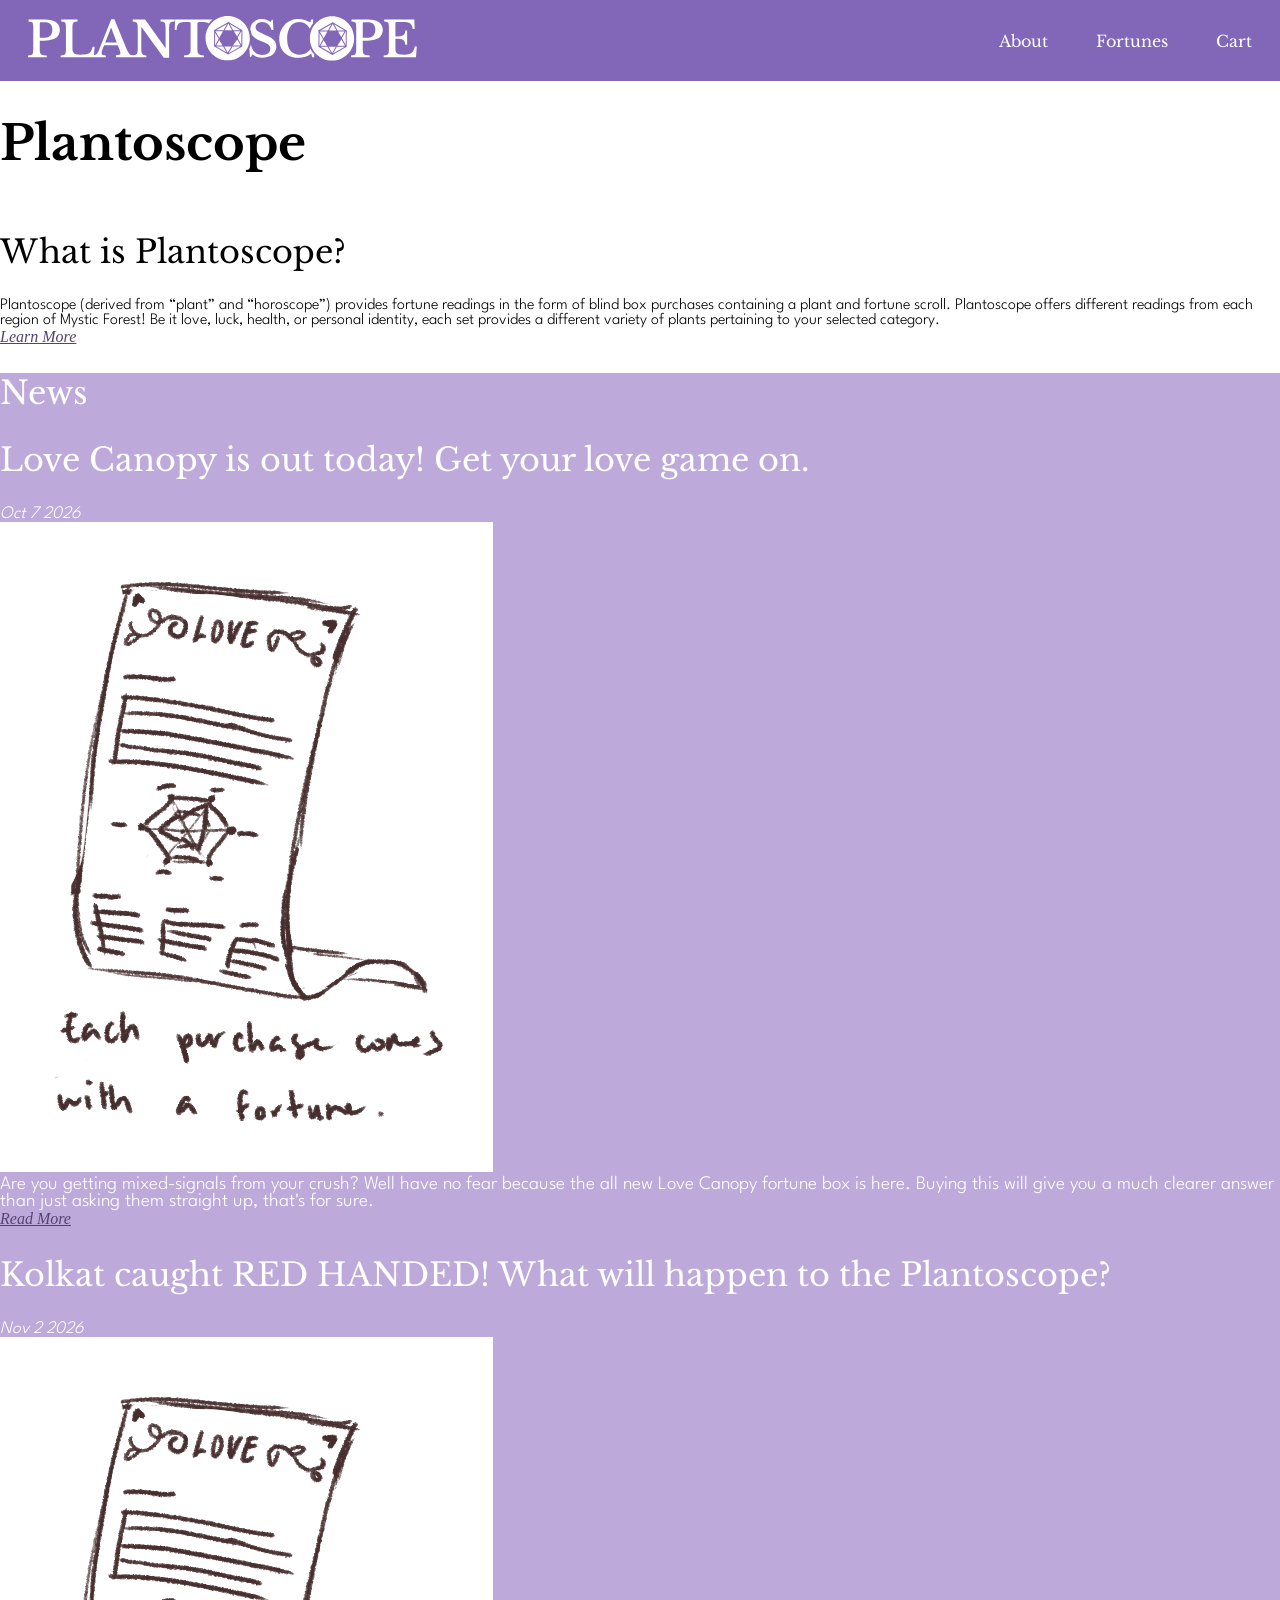
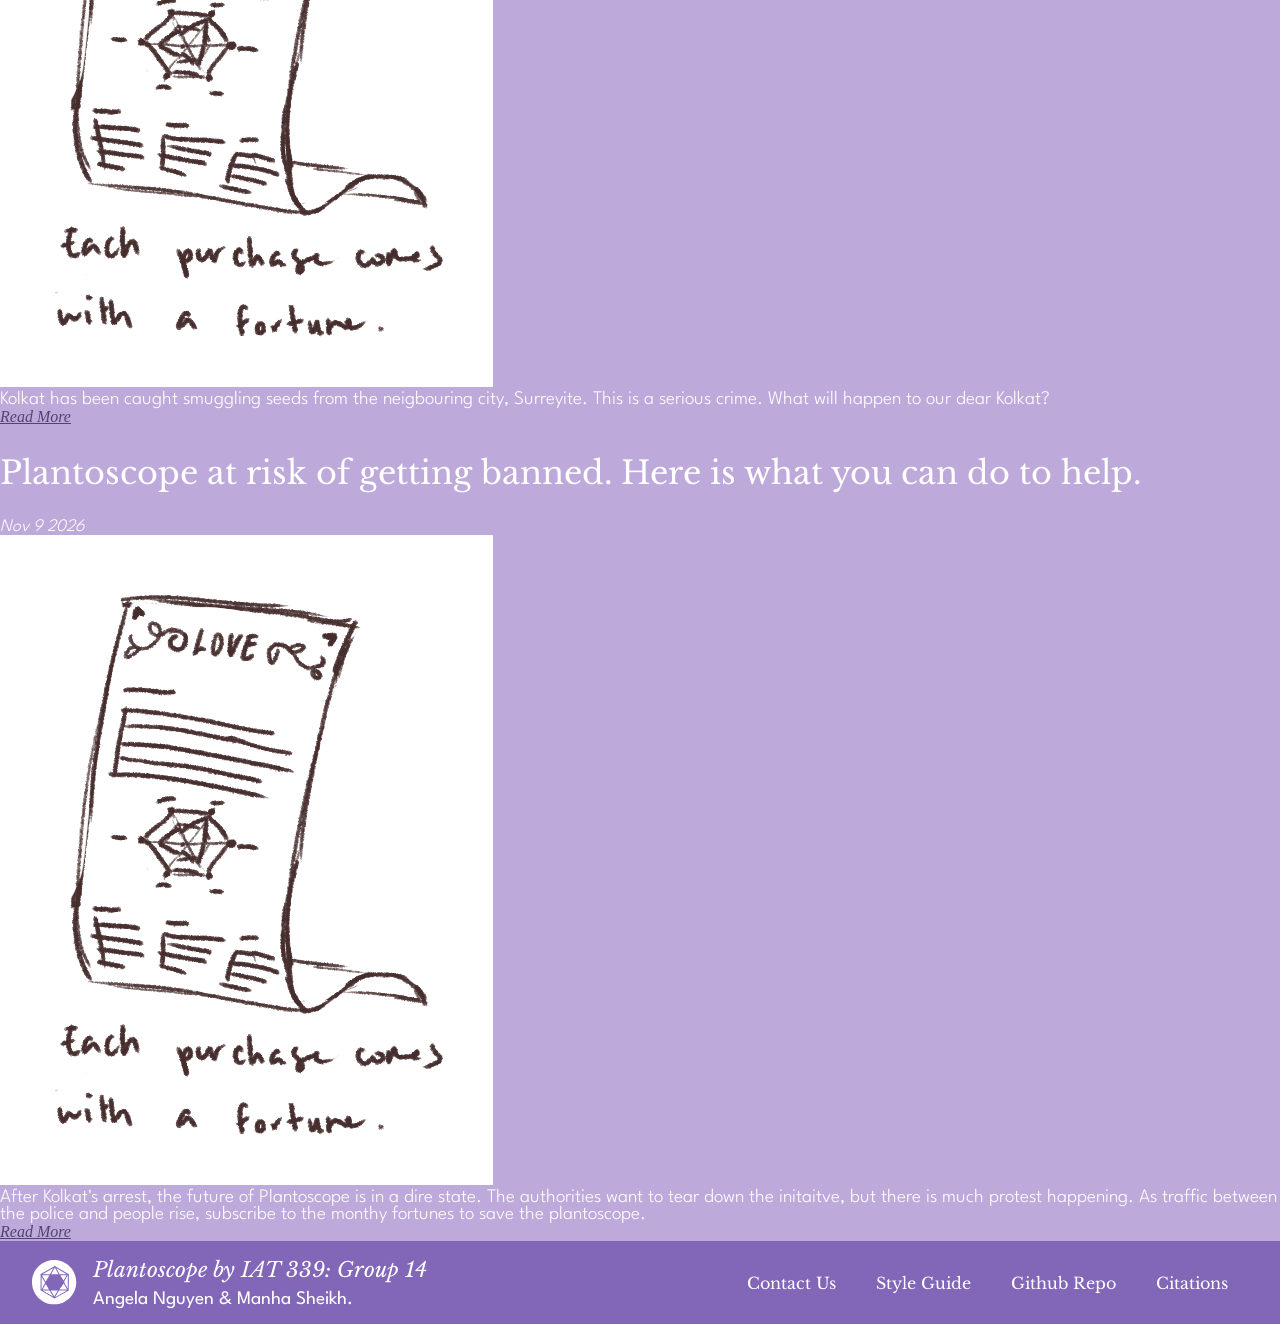
==== index.html @ 6ec04fd6 "wip: cleaned up css, need to link it all back to html files" ====
<!doctype html>
<html lang="en">
  <head>
    <meta charset="utf-8">
    <title>✿ [Home] Plantoscope</title>

    <!-- 
      TODO: https://www.w3schools.com/howto/howto_html_favicon.asp 
      add a little favicon to all pages, so that it shows up on the tab
      for now, we're just using an emoji
    -->

    <link href="css/main.css" rel="stylesheet">
    <link href="css/page.css" rel="stylesheet">
    <meta name="viewport" content="width=device-width, initial-scale=1">
  </head>

  <body class="remove-pad-marg">
    <nav>
      <a class="button-nav" href="index.html">
        <img class="nav-logo" src="img/logo.svg" alt="Plantoscope Logo">
      </a>
      <div>
        <a class="button-nav" href="about.html">About</a>
        <a class="button-nav" href="product_listing.html">Fortunes</a>
        <a class="button-nav" href="cart.html">Cart</a>
      </div>
    </nav>

    <div class="hero">
      <h1 class="hero-heading">Plantoscope</h1>
    </div>

    <div class="home-box">
      <div class="section">
        <div class="content-info">
          <h2>What is Plantoscope?</h2>
          <p class="definition">
            Plantoscope (derived from “plant” and “horoscope”) provides fortune
            readings in the form of blind box purchases containing a plant and
            fortune scroll. Plantoscope offers different readings from each
            region of Mystic Forest! Be it love, luck, health, or personal
            identity, each set provides a different variety of plants pertaining
            to your selected category.
          </p>

          <a class="intext-link" href="about.html">Learn More</a>
        </div>
      </div>

      <!-- <div class="section light-purple">
        <div class="content-info">
          <h2>Fortunes</h2>
          <div></div>
        </div>
      </div> -->

      <!-- news stuff -->
      <div class="section pinkish-purple">
        <div class="content-info">
          <h2 class="underline">News</h2>
          <div class="news-grid">
            <!-- news 1 -->
            <div class="news">
              <div class="news-details">
                <h2 class="news-title">
                  Love Canopy is out today! Get your love game on.
                </h2>
                <p class="caption">Oct 7 2026</p>
              </div>
              <img
                class="news-img"
                src="img/love-canopy-fortune.png"
                alt="fortune image"
              >

              <div>
                <p>
                  Are you getting mixed-signals from your crush? Well have no
                  fear because the all new Love Canopy fortune box is here.
                  Buying this will give you a much clearer answer than just
                  asking them straight up, that's for sure.
                </p>
                <a href="#" class="intext-link">Read More</a>
              </div>
            </div>
            <!-- new 2 -->
            <div class="news">
              <div class="news-details">
                <h2 class="news-title">
                  Kolkat caught RED HANDED! What will happen to the Plantoscope?
                </h2>
                <p class="caption">Nov 2 2026</p>
              </div>
              <img
                class="news-img"
                src="img/love-canopy-fortune.png"
                alt="fortune image"
              >

              <div>
                <p>
                  Kolkat has been caught smuggling seeds from the neigbouring
                  city, Surreyite. This is a serious crime. What will happen to
                  our dear Kolkat?
                </p>
                <a href="#" class="intext-link">Read More</a>
              </div>
            </div>

            <!-- new 3 -->
            <div class="news">
              <div class="news-details">
                <h2 class="news-title">
                  Plantoscope at risk of getting banned. Here is what you can do
                  to help.
                </h2>
                <p class="caption">Nov 9 2026</p>
              </div>
              <img
                class="news-img"
                src="img/love-canopy-fortune.png"
                alt="fortune image"
              >

              <div>
                <p>
                  After Kolkat's arrest, the future of Plantoscope is in a dire
                  state. The authorities want to tear down the initaitve, but
                  there is much protest happening. As traffic between the police
                  and people rise, subscribe to the monthy fortunes to save the
                  plantoscope.
                </p>
                <a href="#" class="intext-link">Read More</a>
              </div>
            </div>
          </div>
        </div>
      </div>
    </div>
    <footer>
      <!-- left side of footer that stacks on top -->
      <div class="footer">
        <div class="footer-left">
          <img alt="Plantoscope Small logo" src="img/small-logo.svg">
          <div class="footer-text">
            <h4>Plantoscope by IAT 339: Group 14</h4>
            <h5>Angela Nguyen & Manha Sheikh.</h5>
          </div>
        </div>
        <!-- right side of footer, button to the style guide. -->
        <div class="footer-buttons">
          <div class="footer-button-rows">
            <a class="button-nav" href="contact-us.html"> Contact Us</a>
            <a class="button-nav" href="style-guide.html"> Style Guide</a>
          </div>
          <div class="footer-button-rows">
            <a
              class="button-nav"
              href="https://github.com/angela-t-n/iat339-kolkats"
            >
              Github Repo</a
            >

            <a class="button-nav" href="style-guide.html#citations">
              Citations</a
            >
          </div>
        </div>
      </div>
    </footer>
  </body>
</html>
---- css/main.css ----
@import url("./colours.css");
@import url("./fonts.css");
@import url("./nav-and-footer.css");

/* Global setting to border-box*/
/* 
* padding and border are included in the calculation of the
* width and height: https://www.w3schools.com/css/css3_box-sizing.asp 
*/
*,
*::before,
*::after {
  box-sizing: border-box;
}

body {
  /* Default page font */
  font-family: "League_Spartan", sans-serif;
  font-style: normal;
  font-weight: 300;
}

code {
  background-color: #eee;
  padding: 0.5rem;
  display: block;
}

summary {
  color: var(--dark-green);
}

/* mainly used in the style guide */
.element {
  padding-bottom: 2rem;
  border-top-width: 0.15rem;
  border-top-style: solid;
  border-top-color: black;
}

/*
  HEADINGS & TEXT RELATED ITEMS =====================
*/
/* MARK: Headers */
/*#region*/
h1 {
  /* LB bold */
  display: inline-block;
  font-family: "Libre_Baskerville";
  font-weight: bold;
  font-style: normal;
  font-size: 3rem;
}

h2 {
  /* LB regular */
  font-family: "Libre_Baskerville";
  font-weight: normal;
  font-style: normal;
  font-size: 2rem;
}

h3 {
  /* LB italic */
  font-family: "Libre_Baskerville";
  font-weight: normal;
  font-style: italic;
  font-size: 1.2rem;
}

h4 {
  /* LB italic */
  font-family: "Libre_Baskerville";
  font-weight: normal;
  font-style: italic;
  font-size: 1.3rem;
}

h5,
summary {
  font-family: "League_Spartan";
  font-weight: normal;
  font-style: normal;
  font-size: 1.2rem;
}
/*#endregion*/

/* MARK: Text */
/*#region*/
p,
label {
  font-family: "League_Spartan";
  font-weight: 300;
  font-style: normal;
  font-size: 1.2rem;
}

.caption {
  font-family: "League_Spartan";
  font-weight: 300;
  font-style: italic;
  font-size: 1.1rem;
}

.definition {
  font-size: 2rem;
}
/*#endregion*/

/* MARK: Intext Links */
/*#region*/
.intext-link {
  font-family: "Libre Baskerville";
  font-style: italic;
  color: var(--dark-purple);
  transition: 0.3s;
}

.intext-link:hover,
.intext-link:focus {
  color: var(--medium-purple);
  text-decoration: underline dashed;
}

.intext-link:active {
  color: var(--dark-green);
  transition: 0.2s;
}
/*#endregion*/

/*
  MARK: Ordered List
  reference: https://catalin.red/css3-ordered-list-styles/
*/
/*#region*/
.num-list-green::marker {
  font-family: "Libre_Baskerville", serif;
  font-style: normal;
  color: var(--dark-green);
}

.num-list-purple::marker {
  font-family: "Libre_Baskerville", serif;
  font-style: normal;
  color: var(--dark-purple);
}
/*#endregion*/

/*
  Images ========================================
*/
/* MARK:Image Links */
/*#region*/
.image-link-a {
  display: inline-flex;
  position: relative;
  border: 2px solid var(--light-purple);
  border-radius: 8%;
  transition: var(--transition-duration);
}

.image-link-img {
  /* 
    I wanted to resize the image... 
    its quite big.
  */
  max-width: 300px;
  min-width: 150px;
  width: 100%;
  height: auto;
  transition: var(--transition-duration);
}

/* 
  adds yet another pseudo
  this time over the image, similar to the radio button tick.
*/
.image-link-a::before {
  content: "🔗";
  position: absolute;
  top: 0;
  right: 0;
  padding: 8px;
  
  z-index: 1;
  /* 
    force this to render above when the image gets transformed 
    reference: https://developer.mozilla.org/en-US/docs/Web/CSS/Reference/Properties/z-index
  
    the "future" transformation of the image will be scaled down,
    causing the pseudo element to be "under" the image, which isn't what
    I wanted! by setting z-index to 1, it forces the pseudo element
    to be rendered above the image because the image has a default z-index of 0.
  */
}

.image-link-a:hover {
  border: 2px solid var(--medium-green);
  border-radius: 5%;
}

/*
  Affects the image only when the link is hovered on,
  and not just the image itself!
*/
.image-link-a:hover .image-link-img {
  transform: scale(0.95);
}
/*#endregion*/

/* MARK:Buttons */
/*#region*/
.button {
  font-family: "Libre_Baskerville", serif;
  font-style: italic;
  font-size: 1.25rem;
  padding: 2px 24px;
  /* make corners round: https://www.w3schools.com/css/css3_borders.asp */
  border-radius: 8px;
  border: 2px solid var(--light-green);
  color: var(--light-green);
  background-color: var(--neutral-green);
  transition: 0.5s;
}

.button:hover {
  border-top-left-radius: 0;
  border-bottom-right-radius: 0;
  border-top-right-radius: 50px;
  border-bottom-left-radius: 50px;
  border-color: var(--dark-green);
  color: white;
  background-color: var(--medium-green);
  border: 2px solid var(--dark-green);
}

.button:active {
  border-color: var(--dark-green);
  color: white;
  background-color: var(--dark-green);
  border: 2px solid var(--dark-green);
  transition: 0.25s;
}
/*#endregion*/

/*
  MARK: Radio Button

  References:
  - https://moderncss.dev/pure-css-custom-styled-radio-buttons/
  - https://dev.to/shubhamtiwari909/custom-checkbox-and-radio-buttons-in-css-2n38
  - https://www.w3schools.com/howto/howto_css_custom_checkbox.asp
  - https://developer.mozilla.org/en-US/docs/Learn_web_development/Extensions/Forms/UI_pseudo-classes?utm_source=chatgpt.com#using_generated_content_with_pseudo-classes 
  - https://developer.mozilla.org/en-US/play?uuid=8b6abb93f48a552d18a3b12d961fb0dc7f7cf51d&state=vVLBbtswDP0VQqe0iOPEQXtQvAJbP2HHeQdaom01iiRIcuq0yL8PVpI1Cbagh2EXQXzkI58e9c66uNGMs7KxfvNUGYCyUaRloJgigFJTS0Y%2BPXfWBoKd7T00uLVeRYLG9yqW%2BbHkSHDHy8jFmvTvEKBUxvUR4s7Rl4p5lMpWDAxuxjA1qxhsUfdjLDryflcxyM86PB%2FA04D8fEKZu3%2BtoUaDBq80fDuA%2F0tDiB5f6z948f0jcVNLmZ%2FttMyPq2ZTJkJgnCUtPy61%2FIT3kYnOEXo0gjgYa2hVmX1lKnOD8qpk7DgUczesxrgj1XbxDKitl%2BSzkdUHDotLnEPhBghWKwmtx11K5ffwVb70IQaIHYGzQUVlDdgmxaIjsa7tQAGsSUikIUKNgbQyBPf52GRLPiqBOkOtWsMhK46DbR%2FHsk%2B8kPOaGuvp8FKpgtO441BrK9aplbAmkokcKgYVW535sbj2Y%2FEXPx5PMIp1621vZCastp6DJ5kyjTUxC%2BqNOCxmBW0SGD2aMG6WH64aI02WbpjC0g13EARqmszvLmsz61WrDAdBJpL%2FSCZ7OaDWMJ8tAxAGypS5bU5aA8lLkz6la3Gm63q06GslspreFPnJfFY8TOF0PjxOoRip%2B%2FSbX8bPzKYsdrQhxplEv2b7Xw%3D%3D&srcPrefix=%2Fen-US%2Fdocs%2FLearn_web_development%2FExtensions%2FForms%2FUI_pseudo-classes%2F
  - https://www.youtube.com/watch?v=YEmdHbQBCSQ for visual learning of positons  
*/
/*#region*/
.radio-button-container {
  display: inline-flex;
  flex-direction: row;
  align-items: flex-start;
  gap: 8px;
}

.radio-button {
  /* hides the default radio button */
  appearance: none;
  outline: none;
  margin: 0;
  padding: 0;

  /* custom styling */
  width: 20px;
  height: 20px;
  border-top-left-radius: 50%;
  border-bottom-right-radius: 50%;
  border: 2px solid var(--light-purple);
  flex-shrink: 0;

  position: relative;
}

.radio-button:checked {
  border: 2px solid var(--medium-green);
}

/* need to create a "pseudo element" for the custom tick on a radio button*/
.radio-button::before {
  content: "";
  width: 10px;
  height: 10px;
  border-top-left-radius: 50%;
  border-bottom-right-radius: 50%;
  background-color: var(--medium-green);

  position: absolute;
  top: 50%;
  left: 50%;
  transform: translate(-50%, -50%) scale(0);
}

.radio-button:checked::before {
  transform: translate(-50%, -50%) scale(1);
}

.radio-button:hover,
.radio-button:focus {
  outline: none;
  border: 2px solid var(--medium-green);
}
/*#endregion*/

/*
  MARK: Checkbox
*/
/*#region*/
.checkbox-label {
  display: flex;
  gap: 4px;
}

.checkbox-input {
  appearance: none;
  padding-right: 8px;

  width: 16px;
  height: 16px;
  border-radius: 2px;
  border: 2px solid var(--light-purple);

  position: relative;
}

.checkbox-input:hover {
  border: 2px solid var(--medium-green);
}

.checkbox-input:checked {
  border: 2px solid var(--medium-green);
}

.checkbox-input:checked:hover {
  border: 2px solid var(--light-green);
}

.checkbox-input::before {
  content: "✖";
  display: flex;
  align-items: center;
  justify-content: center;

  width: 16px;
  height: 16px;

  color: var(--medium-green);

  position: absolute;
  top: 45%;
  left: 50%;
  transform: translate(-50%, -50%) scale(0);
}

.checkbox-input:checked::before {
  transform: translate(-50%, -50%) scale(1);
}
/*#endregion*/

/* 
  MARK: Dropdown Menu
  reference: https://developer.mozilla.org/en-US/docs/Learn_web_development/Extensions/Forms/Customizable_select 
*/
/*
  Hover states, the dropdown icon too are all
  overriden by the browser's default.
  there is a way to disable that depending on your browser (ex. chrome)
  but it's a hassle and I can't see it (I'm on firefox)
  - angela
*/
/*#region*/
.dropdown-input {
  background-color: var(--neutral-green);
}

.dropdown-item {
  background-color: var(--neutral-green);
}
/*#endregion*/

/*
  MARK: Text Input fields
*/
/*#region*/
/* default input field styling */
.text-input-label {
  display: flex;
  flex-direction: column;
  gap: 4px;
  font-weight: normal;
  width: 100%;
}

.text-input {
  min-width: none;
  width: 100%;
  padding-top: 8px;
  padding-bottom: 8px;
  padding-left: 12px;
  padding-right: 12px;
  border: 2px solid var(--light-green);
  border-top-left-radius: 12px;
  border-bottom-right-radius: 12px;
}

/* https://stackoverflow.com/questions/67079303/how-do-i-make-the-text-in-the-input-start-from-the-top */
.input-text-field {
  height: 5rem;
  resize: vertical;
}

/* when the input field is hovered on */
.text-input:hover {
  transition-duration: var(--transition-duration);
  border: 2px solid var(--medium-green);
  border-top-left-radius: 0;
  border-bottom-right-radius: 0;
  border-top-right-radius: 12px;
  border-bottom-left-radius: 12px;
  outline: none;
}

/* when the input field is currently selected/active */
.text-input:focus {
  border: 2px solid var(--light-purple);
  border-top-left-radius: 0;
  border-bottom-right-radius: 0;
  border-top-right-radius: 12px;
  border-bottom-left-radius: 12px;
  outline: none;
}

/* Placeholder text when nothing is entered */
.text-input::placeholder {
  color: var(--light-greyish-purple);
}
/*#endregion*/

/* MARK: Flex Overrides */
.flex-row {
  display: flex;
  flex-direction: row;
  margin: 1rem 0;
}

.flex-end {
  justify-content: flex-end;
}

.space-between {
  justify-content: space-between;
}

/* MARK: Override Classes*/
.remove-pad-marg {
  padding: 0;
  margin: 0;
}

.body-wrapper {
  display: flex;
  flex-direction: column;
  min-height: 100vh;
}

.page-inner {
  /* just sets the "universal" padding,
    fills out the entire space, and gaps by default*/
  flex: 1;
  display: flex;
  padding: 2rem;
  gap: 1rem;
}

.bold-text {
  font-weight: bold;
  font-style: normal;
}

.center-text {
  text-align: center;
  width: 100%;
  max-width: 400px;
}

.short {
  width: 50%;
}

/*
  TODO: MOVE ATOMS HERE
*/
---- css/page.css ----
@import url("./fonts.css");
@import url("./main.css");


.definition {
  font-size: 1rem;
}


.sub-nav {
  display: flex;
  gap: 2rem;
  margin-left: 1rem;
  margin-top: 1rem;
}

@media (min-width: 600px) {
  .sub-nav {
    margin-left: 3rem;
    margin-top: 3rem;
  }
}

.flex-row {
  display: flex;
  flex-direction: row;
  margin: 1rem 0;
}

.flex-end {
  justify-content: flex-end;
}

.space-between {
  justify-content: space-between;
}

.pinkish-purple {
  background-color: var(--pinkish-purple);
  color: var(--white);
}

.product-section {
  padding: 1rem;
}

.product-desc {
  display: grid;
  max-width: 100%;
  padding: 1rem;
}

/* change h1 specific sizing when screen is small */
.product-section h1 {
  font-size: 1.5rem;
  font-weight: normal;
}

.product-section h2 {
  font-weight: bold;
}

.img-border {
  border: 2px solid var(--pinkish-purple);
  padding: 1rem;
  border-radius: 12px 0;
}

.border {
  border: 2px solid var(--pinkish-purple);
  padding: 1rem;
  border-radius: 12px 0;
}

.white-border {
  border: 2px solid var(--white);
  padding: 1rem;
  border-radius: 12px 0;
}

.product-desc-img {
  width: 100%;
  height: auto;
  display: block;
}

.main-img {
  background-color: var(--neutral-green);
  padding: 1rem;
}

.stars {
  max-width: 30%;
}

.product-desc-details {
  display: flex;
  flex-direction: row;
  align-items: baseline;
  justify-content: space-between;
}

.product-desc-details h1 {
  margin: 0;
}

.product-desc-details .intext-link {
  font-size: 1.5rem;
}

.space-out {
  display: flex;
  flex-direction: column;
  gap: 1rem;
}

/* first section responsiveness */

@media (min-width: 560px) {
  .product-desc {
    grid-template-columns: 1fr 1fr;
    gap: 2rem;
    align-items: start;
  }

  .small-desc {
    font-size: 0.8rem;
  }
}

@media (min-width: 780px) {
  .product-section {
    width: 780px;
    justify-content: center;

    margin: 0 auto;
  }
}

@media (min-width: 1000px) {
  .small-desc {
    font-size: 1rem;
  }

  .space-out {
    display: flex;
    flex-direction: column;
    gap: 2rem;
  }
}

.product-card-interact {
  width: 100%;
  text-align: center;
}

.flower-grid {
  display: grid;
  grid-template-columns: 1fr;
  justify-content: center;
  justify-items: center;

  max-width: 100%;
  padding: 1rem;
}

.flower-title {
  font-size: 1.5rem;
  font-weight: normal;
  padding: 0;
}

.flower-grid.flower-title {
  padding: 0;
  padding-bottom: 1rem;
}

.flower-img {
  width: 100%;
  height: auto;
  max-width: 12rem;
}

.flower-section {
  padding: 3rem;
}

@media (min-width: 600px) {
  .flower-grid {
    grid-template-columns: 1fr 1fr;
  }
}

@media (min-width: 900px) {
  .flower-section {
    padding: 2rem;
  }
}

@media (min-width: 800px) {
  .flower-grid {
    display: flex;
    flex-direction: row;
    width: 100%;
    margin: 0 auto;

    max-width: 1000px;
    gap: 2rem;
  }
}

.flower-icon-img {
  width: 5rem;
}

/* review stuff */

.review-main {
  display: flex;
  flex-direction: column;
  align-items: center;
}

.review-main h2,
p {
  margin: 0;
}

.review {
  display: grid;
  width: 100%;
  /* grid-template-columns: auto 1fr; */
  gap: 0.5rem 1rem;
  /* align-items: center; */
  border-top: 2px dashed var(--medium-purple);
  padding: 1rem;
  margin-top: 1rem;
}
/* getting the review to span two colums: https://www.w3schools.com/css/css_grid_item.asp */
.span-two-columns {
  grid-column-start: 1;
  grid-column-end: 3;
}

.review h3 {
  grid-column-start: 1;
  grid-column-end: 3;
  margin-bottom: 0;
}

.profile-pic {
  width: 3rem;
  height: auto;
}

.profile {
  display: flex;
  flex-direction: row;
  align-items: center;
  gap: 1rem;
  margin-top: 2rem;
}

.green {
  background-color: var(--medium-green);
  color: var(--white);
}

.short {
  width: 50%;
}

.message {
  height: 5rem;
}

@media (min-width: 600px) {
  .review-title {
    justify-content: center;
  }
}
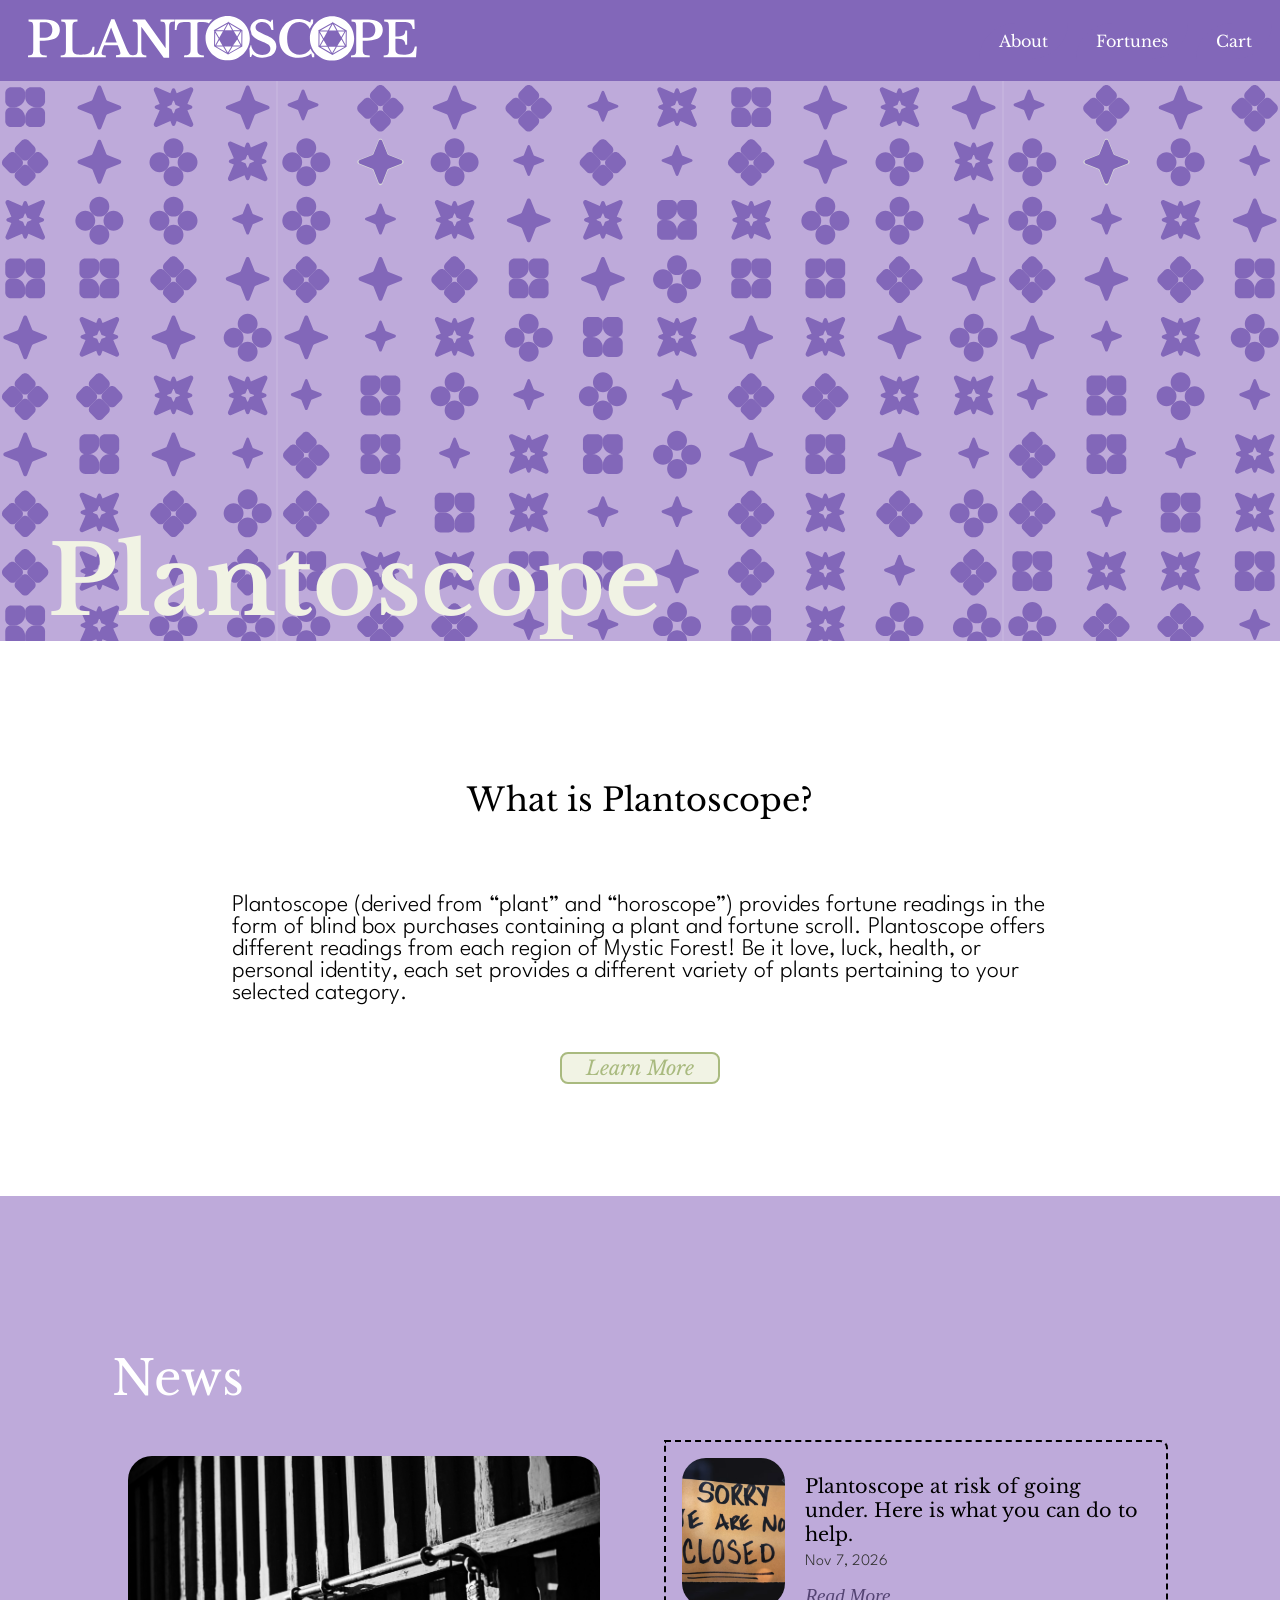
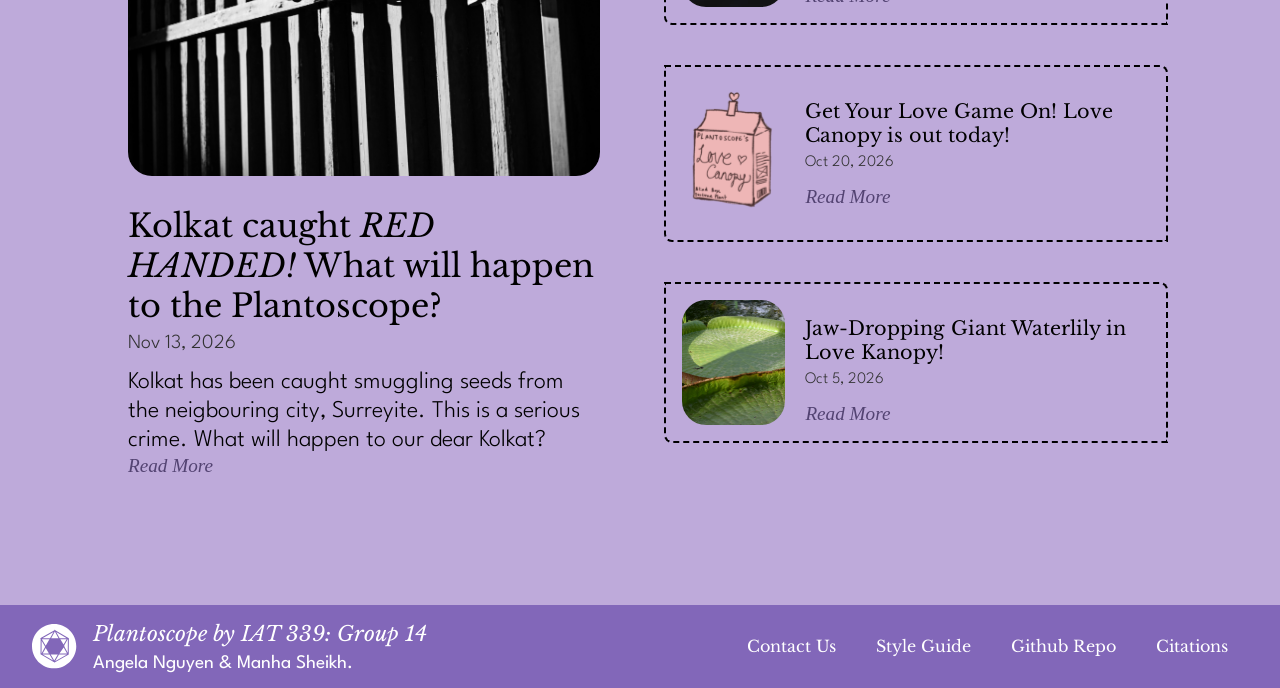
==== commit 594eabb0: "got rid of old news structure and added new structure" ====
--- a/index.html
+++ b/index.html
@@ -15,7 +15,7 @@
     <meta name="viewport" content="width=device-width, initial-scale=1">
   </head>
 
-  <body class="remove-pad-marg">
+  <body class="page">
     <nav>
       <a class="button-nav" href="index.html">
         <img class="nav-logo" src="img/logo.svg" alt="Plantoscope Logo">
@@ -34,7 +34,7 @@
     <div class="home-box">
       <div class="section">
         <div class="content-info">
-          <h2>What is Plantoscope?</h2>
+          <h2 class="heading">What is Plantoscope?</h2>
           <p class="definition">
             Plantoscope (derived from “plant” and “horoscope”) provides fortune
             readings in the form of blind box purchases containing a plant and
@@ -44,7 +44,7 @@
             to your selected category.
           </p>
 
-          <a class="intext-link" href="about.html">Learn More</a>
+          <a class="button" href="about.html">Learn More</a>
         </div>
       </div>
 
@@ -55,88 +55,66 @@
         </div>
       </div> -->
 
-      <!-- news stuff -->
+      <!-- new news stuff -->
       <div class="section pinkish-purple">
-        <div class="content-info">
-          <h2 class="underline">News</h2>
-          <div class="news-grid">
-            <!-- news 1 -->
-            <div class="news">
-              <div class="news-details">
-                <h2 class="news-title">
-                  Love Canopy is out today! Get your love game on.
-                </h2>
-                <p class="caption">Oct 7 2026</p>
-              </div>
-              <img
-                class="news-img"
-                src="img/love-canopy-fortune.png"
-                alt="fortune image"
-              >
+         <h2 class="news-heading">News</h2>
 
-              <div>
-                <p>
-                  Are you getting mixed-signals from your crush? Well have no
-                  fear because the all new Love Canopy fortune box is here.
-                  Buying this will give you a much clearer answer than just
-                  asking them straight up, that's for sure.
-                </p>
-                <a href="#" class="intext-link">Read More</a>
-              </div>
-            </div>
-            <!-- new 2 -->
-            <div class="news">
-              <div class="news-details">
-                <h2 class="news-title">
-                  Kolkat caught RED HANDED! What will happen to the Plantoscope?
-                </h2>
-                <p class="caption">Nov 2 2026</p>
-              </div>
-              <img
-                class="news-img"
-                src="img/love-canopy-fortune.png"
-                alt="fortune image"
-              >
+        <div class="news-grid">
 
-              <div>
-                <p>
-                  Kolkat has been caught smuggling seeds from the neigbouring
-                  city, Surreyite. This is a serious crime. What will happen to
-                  our dear Kolkat?
-                </p>
-                <a href="#" class="intext-link">Read More</a>
-              </div>
+          <!-- main new -->
+          <div class="main-news">
+              <img src="img/jail.jpg" alt="jail image">
+              <h2 class="news-title">Kolkat caught <em>RED HANDED!</em>  What will happen to the Plantoscope?</h2>
+              <p class="news-date">Nov 13, 2026</p>
+              <p class="news-desc">
+                  Kolkat has been caught smuggling seeds from the neigbouring city, Surreyite. This is a serious crime. What will happen to our dear Kolkat?
+              </p>
+              <p class="intext-link">Read More</p>
             </div>
 
-            <!-- new 3 -->
-            <div class="news">
-              <div class="news-details">
-                <h2 class="news-title">
-                  Plantoscope at risk of getting banned. Here is what you can do
-                  to help.
-                </h2>
-                <p class="caption">Nov 9 2026</p>
+          <!-- side news -->
+          <div class="side-news">
+              <!-- news 1 -->
+             
+              <div class="news-item">
+                <img  class="news-img" src="img/closed.avif" alt="closed image">
+                <div class="news-content">
+                  <h2 class="news-title">  Plantoscope at risk of going under. Here is what you can do to help.</h2>
+                  <p class="news-date">Nov 7, 2026</p>
+                  <p class="intext-link">Read More</p>
+                </div>
               </div>
-              <img
-                class="news-img"
-                src="img/love-canopy-fortune.png"
-                alt="fortune image"
-              >
-
-              <div>
-                <p>
-                  After Kolkat's arrest, the future of Plantoscope is in a dire
-                  state. The authorities want to tear down the initaitve, but
-                  there is much protest happening. As traffic between the police
-                  and people rise, subscribe to the monthy fortunes to save the
-                  plantoscope.
-                </p>
-                <a href="#" class="intext-link">Read More</a>
+      
+              <!-- news 2 -->
+           
+              <div class="news-item">
+                <img  class="news-img" src="img/love-canopy-transparent.svg" alt="love canopy box">
+                <div class="news-content">
+                  <h2 class="news-title"> Get Your Love Game On! Love Canopy is out today!</h2>
+                  <p class="news-date">Oct 20, 2026</p>
+                  <p class="intext-link">Read More</p>
+                </div>
               </div>
-            </div>
+            
+              <!-- news 3 -->
+              
+              <div class="news-item">
+                <img  class="news-img" src="img/water-lily.jpg" alt="water-lily">
+                  <div class="news-content">
+                      <h2 class="news-title"> Jaw-Dropping Giant Waterlily in Love Kanopy! </h2>
+                      <p class="news-date">Oct 5, 2026</p>
+                      <p class="intext-link">Read More</p>
+                  </div>
+              </div>
+              
           </div>
         </div>
+</section>
+
       </div>
+
+
+      
     </div>
     <footer>
       <!-- left side of footer that stacks on top -->
--- a/css/main.css
+++ b/css/main.css
@@ -1,12 +1,40 @@
-@import url("./colours.css");
+/*
+  STYLE GUIDE STYLING 
+  Default styling for the style guide 
+*/
+
+/* Import fonts.css */
 @import url("./fonts.css");
-@import url("./nav-and-footer.css");
+
+/*variables: https://www.w3schools.com/CSS/css3_variables.asp */
+:root {
+  --transition-duration: 0.2s;
+
+  /* purples */
+  --neutral-purple: #e9e4f3;
+  --light-purple: #9e93c9;
+  --pinkish-purple: #beaada;
+  --medium-purple: #8267b9;
+  --dark-purple: #534372;
+
+  /* greens */
+  --neutral-green: #f1f3e4;
+  --light-green: #a9ba7f;
+  --medium-green: #739600;
+  --dark-green: #526903;
+
+  /* monochromes */
+  --light-greyish-green: #969f94;
+  --light-greyish-purple: #a59eac;
+  --medium-grey: #808080;
+  --light-grey: #cdcdcd;
+  --white: #ffffff;
+  --black: #000000;
+  --off-black: #323232;
+}
 
 /* Global setting to border-box*/
-/* 
-* padding and border are included in the calculation of the
-* width and height: https://www.w3schools.com/css/css3_box-sizing.asp 
-*/
+/* padding and border are included in the calculation of the width and height: https://www.w3schools.com/css/css3_box-sizing.asp */
 *,
 *::before,
 *::after {
@@ -14,23 +42,14 @@
 }
 
 body {
+  padding: 2rem;
+
   /* Default page font */
   font-family: "League_Spartan", sans-serif;
   font-style: normal;
   font-weight: 300;
 }
 
-code {
-  background-color: #eee;
-  padding: 0.5rem;
-  display: block;
-}
-
-summary {
-  color: var(--dark-green);
-}
-
-/* mainly used in the style guide */
 .element {
   padding-bottom: 2rem;
   border-top-width: 0.15rem;
@@ -39,10 +58,8 @@
 }
 
 /*
-  HEADINGS & TEXT RELATED ITEMS =====================
-*/
-/* MARK: Headers */
-/*#region*/
+  Headings
+*/
 h1 {
   /* LB bold */
   display: inline-block;
@@ -83,10 +100,7 @@
   font-style: normal;
   font-size: 1.2rem;
 }
-/*#endregion*/
-
-/* MARK: Text */
-/*#region*/
+
 p,
 label {
   font-family: "League_Spartan";
@@ -102,13 +116,114 @@
   font-size: 1.1rem;
 }
 
-.definition {
-  font-size: 2rem;
-}
-/*#endregion*/
-
-/* MARK: Intext Links */
-/*#region*/
+nav a:hover,
+nav a:focus {
+  text-decoration: none;
+}
+
+code {
+  background-color: #eee;
+  padding: 0.5rem;
+  display: block;
+}
+
+summary {
+  color: var(--dark-green);
+}
+
+/* 
+  INTERACTIVE ELEMENTS -------------------
+*/
+
+.button {
+  font-family: "Libre_Baskerville", serif;
+  font-style: italic;
+  font-size: 1.25rem;
+  padding: 2px 24px;
+  /* removes underline: https://www.w3schools.com/css/css3_buttons.asp; */
+  text-decoration: none;
+  /* make corners round: https://www.w3schools.com/css/css3_borders.asp */
+  border-radius: 8px;
+  border: 2px solid var(--light-green);
+  color: var(--light-green);
+  background-color: var(--neutral-green);
+  transition: 0.5s;
+}
+
+/* use focus for navigating with tab: https://developer.mozilla.org/en-US/docs/Web/CSS/Reference/Selectors/:focus */
+.button:hover, .button:focus {
+  border-top-left-radius: 0;
+  border-bottom-right-radius: 0;
+  border-top-right-radius: 8px;
+  border-bottom-left-radius: 8px;
+  border-color: var(--dark-green);
+  color: white;
+  background-color: var(--medium-green);
+  border: 2px solid var(--dark-green);
+}
+
+/* .button:active {
+  border-color: var(--dark-green);
+  color: white;
+  background-color: var(--dark-green);
+  border: 2px solid var(--dark-green);
+  transition: 0.25s;
+} */
+
+/* Styling for the navigation bar + its buttons */
+nav {
+  display: flex;
+  flex-direction: column;
+  align-items: center;
+  gap: 1rem;
+  width: 100%;
+  background-color: var(--medium-purple);
+  padding: 0.5rem;
+}
+
+nav div {
+  display: flex;
+  flex-wrap: wrap;
+  justify-content: center;
+  /* flex-direction: column; */
+  gap: 0.5rem;
+}
+
+.button-nav {
+  font-family: "Libre_Baskerville";
+  font-weight: normal;
+  display: inline-block;
+  padding: 0.5rem 1.25rem;
+  color: white;
+  text-decoration: none;
+  transition-property: background-color;
+  transition-duration: 0.5s;
+  background-color: var(--medium-purple);
+}
+
+nav div .button-nav {
+  border-top-left-radius: 50px;
+  border-bottom-right-radius: 50px;
+}
+
+
+.button-nav:hover, .button-nav:focus {
+  background-color: var(--medium-green);
+}
+
+.button-nav:active {
+  background-color: var(--dark-green);
+  color: white;
+  transition: 0.25s;
+}
+
+.nav-logo {
+  height: auto;
+  width: 100%;
+  /* spans entire width of parent element */
+  display: block;
+}
+
 .intext-link {
   font-family: "Libre Baskerville";
   font-style: italic;
@@ -126,31 +241,160 @@
   color: var(--dark-green);
   transition: 0.2s;
 }
-/*#endregion*/
-
-/*
-  MARK: Ordered List
-  reference: https://catalin.red/css3-ordered-list-styles/
-*/
-/*#region*/
-.num-list-green::marker {
-  font-family: "Libre_Baskerville", serif;
-  font-style: normal;
-  color: var(--dark-green);
-}
-
-.num-list-purple::marker {
-  font-family: "Libre_Baskerville", serif;
-  font-style: normal;
-  color: var(--dark-purple);
-}
-/*#endregion*/
-
-/*
-  Images ========================================
-*/
-/* MARK:Image Links */
-/*#region*/
+
+/*
+  FORM ELEMENTS -------------------
+*/
+/* make form fields stack vertically with spacing */
+.form-column {
+  display: flex;
+  flex-direction: column;
+  gap: 8px;
+}
+
+/* make them a row instead. */
+.form-row {
+  display: inline-flex;
+  flex-direction: row;
+  flex-wrap: wrap;
+  width: 100%;
+  gap: 8px;
+}
+
+/* allow it */
+.form-row .text-input-label {
+  flex: 1 1 130px;
+  width: auto;
+}
+
+/*
+  Labels
+*/
+
+.text-input-label {
+  display: flex;
+  flex-direction: column;
+  gap: 4px;
+  font-weight: normal;
+  width: 100%;
+}
+
+/*
+  Radio Button
+
+  References:
+  - https://moderncss.dev/pure-css-custom-styled-radio-buttons/
+  - https://dev.to/shubhamtiwari909/custom-checkbox-and-radio-buttons-in-css-2n38
+  - https://www.w3schools.com/howto/howto_css_custom_checkbox.asp
+  - https://developer.mozilla.org/en-US/docs/Learn_web_development/Extensions/Forms/UI_pseudo-classes?utm_source=chatgpt.com#using_generated_content_with_pseudo-classes 
+  - https://developer.mozilla.org/en-US/play?uuid=8b6abb93f48a552d18a3b12d961fb0dc7f7cf51d&state=vVLBbtswDP0VQqe0iOPEQXtQvAJbP2HHeQdaom01iiRIcuq0yL8PVpI1Cbagh2EXQXzkI58e9c66uNGMs7KxfvNUGYCyUaRloJgigFJTS0Y%2BPXfWBoKd7T00uLVeRYLG9yqW%2BbHkSHDHy8jFmvTvEKBUxvUR4s7Rl4p5lMpWDAxuxjA1qxhsUfdjLDryflcxyM86PB%2FA04D8fEKZu3%2BtoUaDBq80fDuA%2F0tDiB5f6z948f0jcVNLmZ%2FttMyPq2ZTJkJgnCUtPy61%2FIT3kYnOEXo0gjgYa2hVmX1lKnOD8qpk7DgUczesxrgj1XbxDKitl%2BSzkdUHDotLnEPhBghWKwmtx11K5ffwVb70IQaIHYGzQUVlDdgmxaIjsa7tQAGsSUikIUKNgbQyBPf52GRLPiqBOkOtWsMhK46DbR%2FHsk%2B8kPOaGuvp8FKpgtO441BrK9aplbAmkokcKgYVW535sbj2Y%2FEXPx5PMIp1621vZCastp6DJ5kyjTUxC%2BqNOCxmBW0SGD2aMG6WH64aI02WbpjC0g13EARqmszvLmsz61WrDAdBJpL%2FSCZ7OaDWMJ8tAxAGypS5bU5aA8lLkz6la3Gm63q06GslspreFPnJfFY8TOF0PjxOoRip%2B%2FSbX8bPzKYsdrQhxplEv2b7Xw%3D%3D&srcPrefix=%2Fen-US%2Fdocs%2FLearn_web_development%2FExtensions%2FForms%2FUI_pseudo-classes%2F
+  - https://www.youtube.com/watch?v=YEmdHbQBCSQ for visual learning of positons  
+*/
+.radio-button-container {
+  display: inline-flex;
+  flex-direction: row;
+  align-items: flex-start;
+  gap: 8px;
+}
+
+.radio-button {
+  /* hides the default radio button */
+  appearance: none;
+  outline: none;
+  margin: 0;
+  padding: 0;
+
+  /* custom styling */
+  width: 20px;
+  height: 20px;
+  border-top-left-radius: 50%;
+  border-bottom-right-radius: 50%;
+  border: 2px solid var(--light-purple);
+  flex-shrink: 0;
+
+  position: relative;
+}
+
+.radio-button:checked {
+  border: 2px solid var(--medium-green);
+}
+
+/* need to create a "pseudo element" for the custom tick on a radio button*/
+.radio-button::before {
+  content: "";
+  width: 10px;
+  height: 10px;
+  border-top-left-radius: 50%;
+  border-bottom-right-radius: 50%;
+  background-color: var(--medium-green);
+
+  position: absolute;
+  top: 50%;
+  left: 50%;
+  transform: translate(-50%, -50%) scale(0);
+}
+
+.radio-button:checked::before {
+  transform: translate(-50%, -50%) scale(1);
+}
+
+.radio-button:hover,
+.radio-button:focus {
+  outline: none;
+  border: 2px solid var(--medium-green);
+}
+
+/*
+  Text Input fields
+*/
+/* default input field styling */
+.text-input {
+  min-width: none;
+  width: 100%;
+  padding-top: 8px;
+  padding-bottom: 8px;
+  padding-left: 12px;
+  padding-right: 12px;
+  border: 2px solid var(--light-green);
+  border-top-left-radius: 12px;
+  border-bottom-right-radius: 12px;
+}
+
+/* https://stackoverflow.com/questions/67079303/how-do-i-make-the-text-in-the-input-start-from-the-top */
+.input-text-field {
+  height: 5rem;
+  resize: vertical;
+}
+
+/* when the input field is hovered on */
+.text-input:hover {
+  transition-duration: var(--transition-duration);
+  border: 2px solid var(--medium-green);
+  border-top-left-radius: 0;
+  border-bottom-right-radius: 0;
+  border-top-right-radius: 12px;
+  border-bottom-left-radius: 12px;
+  outline: none;
+}
+
+/* when the input field is currently selected/active */
+.text-input:focus {
+  border: 2px solid var(--light-purple);
+  border-top-left-radius: 0;
+  border-bottom-right-radius: 0;
+  border-top-right-radius: 12px;
+  border-bottom-left-radius: 12px;
+  outline: none;
+}
+
+/* Placeholder text when nothing is entered */
+.text-input::placeholder {
+  color: var(--light-greyish-purple);
+}
+
+/*
+  Image Links
+*/
 .image-link-a {
   display: inline-flex;
   position: relative;
@@ -181,8 +425,7 @@
   top: 0;
   right: 0;
   padding: 8px;
-  
-  z-index: 1;
+
   /* 
     force this to render above when the image gets transformed 
     reference: https://developer.mozilla.org/en-US/docs/Web/CSS/Reference/Properties/z-index
@@ -192,6 +435,7 @@
     I wanted! by setting z-index to 1, it forces the pseudo element
     to be rendered above the image because the image has a default z-index of 0.
   */
+  z-index: 1;
 }
 
 .image-link-a:hover {
@@ -206,295 +450,743 @@
 .image-link-a:hover .image-link-img {
   transform: scale(0.95);
 }
-/*#endregion*/
-
-/* MARK:Buttons */
-/*#region*/
-.button {
+
+/* 
+  TEXT ELEMENTS -------------------
+*/
+
+/*
+  Ordered list
+  reference: https://catalin.red/css3-ordered-list-styles/
+*/
+.num-list-green::marker {
   font-family: "Libre_Baskerville", serif;
-  font-style: italic;
-  font-size: 1.25rem;
-  padding: 2px 24px;
-  /* make corners round: https://www.w3schools.com/css/css3_borders.asp */
+  font-style: normal;
+  color: var(--dark-green);
+}
+
+.num-list-purple::marker {
+  font-family: "Libre_Baskerville", serif;
+  font-style: normal;
+  color: var(--dark-purple);
+}
+
+/* 
+  COMBINED ELEMENTS -------------------
+*/
+
+/* product listing stuff */
+.box {
+  display: flex;
+  gap: 1rem;
+  flex-wrap: wrap;
+  justify-content: center;
+  align-items: center;
+}
+
+.product-grid {
+  /* Removes the padding around the ul */
+  padding: 1rem;
+  justify-items: space-around; /* so the listings aren't touching the edge */
+  grid-template-columns: auto;
+  /* add more space between each row */
+  row-gap: 3rem;
+}
+
+/* effects only the li in .product-grid */
+.product-grid.box {
+  max-width: fit-content;
+}
+
+.product-grid li {
+  list-style: none;
+  display: inline-block;
+  width: 100%;
+  max-width: 350px;
+}
+
+/* link of each item */
+.grid-item {
+  display: inline-block;
+  text-decoration: none;
+  transition: 0.3s;
+}
+
+.card-container {
+  border: 1px solid var(--black);
   border-radius: 8px;
   border: 2px solid var(--light-green);
-  color: var(--light-green);
+  padding: 1rem;
   background-color: var(--neutral-green);
-  transition: 0.5s;
-}
-
-.button:hover {
-  border-top-left-radius: 0;
-  border-bottom-right-radius: 0;
-  border-top-right-radius: 50px;
-  border-bottom-left-radius: 50px;
+  transition-duration: 0.3s;
+}
+
+.product-name {
+  font-family: "Libre Baskerville";
+  font-style: normal;
+  font-weight: normal;
+  font-size: 1.5rem;
+  color: var(--dark-green);
+  text-decoration: none;
+  transition-duration: 0.3s;
+  margin: 24px0 8px0;
+}
+
+.product-price {
+  font-family: "League_Spartan";
+  font-weight: normal;
+  color: var(--dark-green);
+  text-decoration: none;
+  transition-duration: 0.3s;
+  margin: 0;
+  margin-bottom: 8px;
+}
+
+.product-details {
+  /* display: flex;
+  flex-direction: column;
+  gap: 8px; */
+  width: fit-content;
+  height: fit-content;
+  display: flex;
+  flex-direction: column;
+  gap: 16px;
+  margin-top: 16px;
+}
+
+.grid-item:hover .card-container,
+.grid-item:focus .card-container {
+  background-color: var(--dark-green);
   border-color: var(--dark-green);
-  color: white;
-  background-color: var(--medium-green);
-  border: 2px solid var(--dark-green);
-}
-
-.button:active {
-  border-color: var(--dark-green);
-  color: white;
-  background-color: var(--dark-green);
-  border: 2px solid var(--dark-green);
-  transition: 0.25s;
-}
-/*#endregion*/
-
-/*
-  MARK: Radio Button
-
-  References:
-  - https://moderncss.dev/pure-css-custom-styled-radio-buttons/
-  - https://dev.to/shubhamtiwari909/custom-checkbox-and-radio-buttons-in-css-2n38
-  - https://www.w3schools.com/howto/howto_css_custom_checkbox.asp
-  - https://developer.mozilla.org/en-US/docs/Learn_web_development/Extensions/Forms/UI_pseudo-classes?utm_source=chatgpt.com#using_generated_content_with_pseudo-classes 
-  - https://developer.mozilla.org/en-US/play?uuid=8b6abb93f48a552d18a3b12d961fb0dc7f7cf51d&state=vVLBbtswDP0VQqe0iOPEQXtQvAJbP2HHeQdaom01iiRIcuq0yL8PVpI1Cbagh2EXQXzkI58e9c66uNGMs7KxfvNUGYCyUaRloJgigFJTS0Y%2BPXfWBoKd7T00uLVeRYLG9yqW%2BbHkSHDHy8jFmvTvEKBUxvUR4s7Rl4p5lMpWDAxuxjA1qxhsUfdjLDryflcxyM86PB%2FA04D8fEKZu3%2BtoUaDBq80fDuA%2F0tDiB5f6z948f0jcVNLmZ%2FttMyPq2ZTJkJgnCUtPy61%2FIT3kYnOEXo0gjgYa2hVmX1lKnOD8qpk7DgUczesxrgj1XbxDKitl%2BSzkdUHDotLnEPhBghWKwmtx11K5ffwVb70IQaIHYGzQUVlDdgmxaIjsa7tQAGsSUikIUKNgbQyBPf52GRLPiqBOkOtWsMhK46DbR%2FHsk%2B8kPOaGuvp8FKpgtO441BrK9aplbAmkokcKgYVW535sbj2Y%2FEXPx5PMIp1621vZCastp6DJ5kyjTUxC%2BqNOCxmBW0SGD2aMG6WH64aI02WbpjC0g13EARqmszvLmsz61WrDAdBJpL%2FSCZ7OaDWMJ8tAxAGypS5bU5aA8lLkz6la3Gm63q06GslspreFPnJfFY8TOF0PjxOoRip%2B%2FSbX8bPzKYsdrQhxplEv2b7Xw%3D%3D&srcPrefix=%2Fen-US%2Fdocs%2FLearn_web_development%2FExtensions%2FForms%2FUI_pseudo-classes%2F
-  - https://www.youtube.com/watch?v=YEmdHbQBCSQ for visual learning of positons  
-*/
-/*#region*/
-.radio-button-container {
-  display: inline-flex;
+}
+
+.grid-item:hover .product-name,
+.grid-item:focus .product-name {
+  color: var(--neutral-green);
+}
+
+.grid-item:hover .product-price,
+.grid-item:focus .product-price {
+  color: var(--neutral-green);
+}
+
+.product-image {
+  /* change width to fit within the product listing */
+  width: 100%;
+  height: auto;
+  border-radius: 8px;
+}
+
+/*
+  Payment form stuff
+
+  At least the field and name is reusable!
+*/
+.payment-form-legend {
+  font-family: "Libre_Baskerville", serif;
+  font-size: 1.3rem;
+  color: var(--dark-purple);
+  margin-left: -9px;
+  padding-left: 8px;
+  padding-right: 8px;
+}
+
+.payment-form-group {
+  display: flex;
+  flex-direction: column;
+  gap: 8px;
+  padding: 16px;
+  border-radius: 8px;
+  border: 2px solid var(--light-grey);
+  border-style: dashed;
+}
+
+.payment-form {
+  gap: 24px;
+  display: flex;
+  flex-direction: column;
+  max-width: 800px;
+
+  container-type: inline-size;
+}
+
+/*
+  Specific form groups
+*/
+.payment-form-ratio-1-2 {
+  display: grid;
+  grid-template-columns: auto;
+  gap: 8px;
+}
+
+/* 
+COMPONENTS 
+*/
+
+.page {
+  padding: 0;
+  margin: 0;
+}
+
+.section {
+  padding: 2.5rem;
+}
+
+.heading{
+  color: var(--black);
+}
+
+.section-center {
+  display: flex;
+  flex-direction: column;
+  align-items: center;
+  padding: 0 2rem;
+}
+
+.section .button {
+  width: fit-content;
+  margin-left: auto;
+}
+
+
+@media (min-width: 500px) {
+  .section {
+    padding: 4rem;
+  }
+}
+@media (min-width: 600px) {
+  .section {
+    padding: 5.5rem;
+  }
+}
+
+@media (min-width: 700px) {
+  .section {
+    padding: 7rem;
+  }
+}
+
+@media (min-width: 900px) {
+  .section {
+    /* padding: rem; */
+  }
+}
+
+@media (min-width: 1200px) {
+  .section {
+    /* padding: 12rem; */
+  }
+
+  .section p,
+  h2,
+  .button {
+    max-width: 816px;
+  }
+
+  .content-info {
+    display: flex;
+    flex-direction: column;
+    align-items: center;
+    gap: 3rem;
+  }
+
+  .content-info .button {
+    /* stops it from moving right */
+    margin-left: 0;
+  }
+}
+
+/* 
+HERO SECTION STYLING 
+*/
+
+.hero {
+  /* gradients reference: https://www.w3schools.com/css/css3_gradients.asp */
+  /* background-image: linear-gradient(to bottom, var(--medium-purple), var(--white)); */
+  /* background-color: var(--light-grey); */
+  padding: 3rem;
+  margin: auto;
+  height: 35rem;
+  position: relative;
+  /* https://www.w3schools.com/howto/howto_css_hero_image.asp */
+  background-image: url(../img/pattern1.svg);
+   background-size:contain;
+  background-position: center;
+  background-repeat: repeat;
+}
+
+.hero2 {
+  /* gradients reference: https://www.w3schools.com/css/css3_gradients.asp */
+  /* background-image: linear-gradient(to bottom, var(--medium-purple), var(--white)); */
+  /* background-color: var(--light-grey); */
+  padding: 3rem;
+  margin: auto;
+  height: 35rem;
+  position: relative;
+  background-image: url(../img/pattern2.svg);
+   background-size:contain;
+  background-position: center;
+  background-repeat: repeat;
+}
+
+.hero-img{
+  width: 100%;
+  height: 100%;
+  object-fit: cover;
+  display: block;
+}
+
+.hero-heading {
+  position: absolute;
+  left: 3rem;
+  bottom: 0;
+  margin: 0;
+  max-width: 80%;
+  color:var(--neutral-green)
+
+}
+
+@media (min-width: 500px) {
+  .hero-heading {
+    font-size: 4rem;
+  }
+}
+
+@media (min-width: 800px) {
+  .hero-heading {
+    font-size: 5rem;
+  }
+}
+
+@media (min-width: 1200px) {
+  .hero-heading {
+    font-size: 6rem;
+  }
+}
+
+@container (min-width: 400px) {
+  .payment-form-ratio-1-2 {
+    grid-template-columns: 1fr 2fr;
+  }
+}
+
+.payment-form-ratio-1-1 {
+  display: grid;
+  grid-template-columns: auto;
+  gap: 8px;
+}
+
+@container (min-width: 400px) {
+  .payment-form-ratio-1-1 {
+    grid-template-columns: 1fr 1fr;
+  }
+}
+
+.payment-form-ratio-1-1-1 {
+  display: grid;
+  grid-template-columns: auto;
+  gap: 8px;
+}
+
+@container (min-width: 400px) {
+  .payment-form-ratio-1-1-1 {
+    grid-template-columns: 1fr 1fr;
+    grid-auto-flow: dense;
+  }
+
+  /* 
+  force the last child element to span both columns
+  HAVE to use >* to target all elements 
+  inside of the last child
+  */
+  .payment-form-ratio-1-1-1 > *:last-child {
+    grid-column: span 2;
+  }
+}
+
+@container (min-width: 550px) {
+  .payment-form-ratio-1-1-1 {
+    grid-template-columns: 1fr 1fr 1fr;
+  }
+
+  /* reset the last child element */
+  .payment-form-ratio-1-1-1 > *:last-child {
+    grid-column: auto;
+  }
+}
+
+/*
+  Checkbox
+*/
+
+.checkbox-label {
+  display: flex;
+  gap: 4px;
+}
+
+.checkbox-input {
+  appearance: none;
+  padding-right: 8px;
+
+  width: 16px;
+  height: 16px;
+  border-radius: 2px;
+  border: 2px solid var(--light-purple);
+
+  position: relative;
+}
+
+.checkbox-input:hover {
+  border: 2px solid var(--medium-green);
+}
+
+.checkbox-input:checked {
+  border: 2px solid var(--medium-green);
+}
+
+.checkbox-input:checked:hover {
+  border: 2px solid var(--light-green);
+}
+
+.checkbox-input::before {
+  content: "✖";
+  display: flex;
+  align-items: center;
+  justify-content: center;
+
+  width: 16px;
+  height: 16px;
+
+  color: var(--medium-green);
+
+  position: absolute;
+  top: 45%;
+  left: 50%;
+  transform: translate(-50%, -50%) scale(0);
+}
+
+.checkbox-input:checked::before {
+  transform: translate(-50%, -50%) scale(1);
+}
+
+/* 
+  Dropdown menu stuff
+  reference: https://developer.mozilla.org/en-US/docs/Learn_web_development/Extensions/Forms/Customizable_select 
+*/
+.dropdown-input {
+  background-color: var(--neutral-green);
+}
+
+.dropdown-item {
+  background-color: var(--neutral-green);
+}
+
+/*
+  Hover states, the dropdown icon too are all
+  overriden by the browser's default.
+  there is a way to disable that depending on your browser (ex. chrome)
+  but it's a hassle and I can't see it (I'm on firefox)
+  - angela
+*/
+
+/*
+  Checkout Cart
+*/
+.checkout-cart {
+  display: flex;
+  width: 100%;
+  flex-direction: column;
+  max-width: 1000px;
+  gap: 16px;
+
+  container-type: inline-size;
+}
+
+.checkout-cart-list {
+  display: flex;
+  flex-direction: column;
+  max-width: 1000px;
+  gap: 16px;
+
+  border: 2px solid var(--medium-purple);
+  padding: 16px;
+  border-radius: 8px;
+}
+
+.checkout-item-card {
+  display: grid;
+  grid-template-columns: 1fr;
+  align-items: center;
+  padding: 16px;
+  border: 1.5px solid var(--dark-green);
+  border-radius: 12px;
+  border-bottom-left-radius: 0;
+  border-top-right-radius: 0;
+
+  max-width: 100%;
+}
+
+.horizontal-bar {
+  border: none;
+  border-top: 2px dashed var(--light-green);
+  width: 100%;
+  border-radius: 2px;
+  margin: 0;
+}
+
+.checkout-cart-summary {
+  display: flex;
+  flex-direction: column;
+  gap: 8px;
+
+  padding: 16px;
+  border: 2px solid var(--medium-purple);
+  border-radius: 8px;
+}
+
+.checkout-cart-summary-row {
+  display: flex;
   flex-direction: row;
-  align-items: flex-start;
+  align-items: center;
+  justify-content: space-between;
+  height: fit-content;
+}
+
+.checkout-cart-emphasis-text {
+  color: var(--dark-green);
+  font-weight: bold;
+  font-size: 1.2rem;
+}
+
+.visually-hidden {
+  display: none;
+}
+
+/* Removes the padding */
+.checkout-cart-summary-row h5,
+.checkout-cart-summary-row p {
+  margin-bottom: 0;
+  margin-top: 0;
+}
+
+.checkout-item-img {
+  max-width: 100px;
+  height: auto;
+}
+
+.checkout-item-details {
+  width: fit-content;
+  height: fit-content;
+  display: flex;
+  flex-direction: column;
+  gap: 16px;
+  margin-top: 16px;
+}
+
+/* removes the auto margin */
+.checkout-item-details h3,
+.checkout-item-details p {
+  margin: 0;
+}
+
+.checkout-quantity-button-group {
+  width: fit-content;
+
+  display: grid;
+  grid-template-columns: auto auto auto;
+  place-items: center;
   gap: 8px;
 }
 
-.radio-button {
-  /* hides the default radio button */
-  appearance: none;
-  outline: none;
-  margin: 0;
-  padding: 0;
-
-  /* custom styling */
+.checkout-quantity-button {
+  background-color: var(--neutral-purple);
   width: 20px;
   height: 20px;
   border-top-left-radius: 50%;
   border-bottom-right-radius: 50%;
   border: 2px solid var(--light-purple);
   flex-shrink: 0;
-
-  position: relative;
-}
-
-.radio-button:checked {
+}
+
+.checkout-quantity-button:hover {
+  background-color: var(--neutral-green);
+  border: 2px solid var(--light-green);
+}
+
+.checkout-quantity-button:active {
+  background-color: var(--neutral-green);
   border: 2px solid var(--medium-green);
-}
-
-/* need to create a "pseudo element" for the custom tick on a radio button*/
-.radio-button::before {
-  content: "";
-  width: 10px;
-  height: 10px;
-  border-top-left-radius: 50%;
-  border-bottom-right-radius: 50%;
-  background-color: var(--medium-green);
-
-  position: absolute;
-  top: 50%;
-  left: 50%;
-  transform: translate(-50%, -50%) scale(0);
-}
-
-.radio-button:checked::before {
-  transform: translate(-50%, -50%) scale(1);
-}
-
-.radio-button:hover,
-.radio-button:focus {
-  outline: none;
-  border: 2px solid var(--medium-green);
-}
-/*#endregion*/
-
-/*
-  MARK: Checkbox
-*/
-/*#region*/
-.checkbox-label {
-  display: flex;
-  gap: 4px;
-}
-
-.checkbox-input {
-  appearance: none;
-  padding-right: 8px;
-
-  width: 16px;
-  height: 16px;
-  border-radius: 2px;
-  border: 2px solid var(--light-purple);
-
-  position: relative;
-}
-
-.checkbox-input:hover {
-  border: 2px solid var(--medium-green);
-}
-
-.checkbox-input:checked {
-  border: 2px solid var(--medium-green);
-}
-
-.checkbox-input:checked:hover {
-  border: 2px solid var(--light-green);
-}
-
-.checkbox-input::before {
-  content: "✖";
-  display: flex;
-  align-items: center;
-  justify-content: center;
-
-  width: 16px;
-  height: 16px;
-
-  color: var(--medium-green);
-
-  position: absolute;
-  top: 45%;
-  left: 50%;
-  transform: translate(-50%, -50%) scale(0);
-}
-
-.checkbox-input:checked::before {
-  transform: translate(-50%, -50%) scale(1);
-}
-/*#endregion*/
-
-/* 
-  MARK: Dropdown Menu
-  reference: https://developer.mozilla.org/en-US/docs/Learn_web_development/Extensions/Forms/Customizable_select 
-*/
-/*
-  Hover states, the dropdown icon too are all
-  overriden by the browser's default.
-  there is a way to disable that depending on your browser (ex. chrome)
-  but it's a hassle and I can't see it (I'm on firefox)
-  - angela
-*/
-/*#region*/
-.dropdown-input {
-  background-color: var(--neutral-green);
-}
-
-.dropdown-item {
-  background-color: var(--neutral-green);
-}
-/*#endregion*/
-
-/*
-  MARK: Text Input fields
-*/
-/*#region*/
-/* default input field styling */
-.text-input-label {
-  display: flex;
-  flex-direction: column;
-  gap: 4px;
+  color: var(--dark-green);
+}
+
+.checkout-total-item-price {
+  width: fit-content;
   font-weight: normal;
-  width: 100%;
-}
-
-.text-input {
-  min-width: none;
-  width: 100%;
-  padding-top: 8px;
-  padding-bottom: 8px;
-  padding-left: 12px;
-  padding-right: 12px;
-  border: 2px solid var(--light-green);
-  border-top-left-radius: 12px;
-  border-bottom-right-radius: 12px;
-}
-
-/* https://stackoverflow.com/questions/67079303/how-do-i-make-the-text-in-the-input-start-from-the-top */
-.input-text-field {
-  height: 5rem;
-  resize: vertical;
-}
-
-/* when the input field is hovered on */
-.text-input:hover {
-  transition-duration: var(--transition-duration);
-  border: 2px solid var(--medium-green);
-  border-top-left-radius: 0;
-  border-bottom-right-radius: 0;
-  border-top-right-radius: 12px;
-  border-bottom-left-radius: 12px;
-  outline: none;
-}
-
-/* when the input field is currently selected/active */
-.text-input:focus {
-  border: 2px solid var(--light-purple);
-  border-top-left-radius: 0;
-  border-bottom-right-radius: 0;
-  border-top-right-radius: 12px;
-  border-bottom-left-radius: 12px;
-  outline: none;
-}
-
-/* Placeholder text when nothing is entered */
-.text-input::placeholder {
-  color: var(--light-greyish-purple);
-}
-/*#endregion*/
-
-/* MARK: Flex Overrides */
-.flex-row {
-  display: flex;
-  flex-direction: row;
-  margin: 1rem 0;
-}
-
-.flex-end {
-  justify-content: flex-end;
-}
-
-.space-between {
-  justify-content: space-between;
-}
-
-/* MARK: Override Classes*/
-.remove-pad-marg {
-  padding: 0;
-  margin: 0;
-}
-
-.body-wrapper {
-  display: flex;
-  flex-direction: column;
-  min-height: 100vh;
-}
-
-.page-inner {
-  /* just sets the "universal" padding,
-    fills out the entire space, and gaps by default*/
-  flex: 1;
-  display: flex;
-  padding: 2rem;
-  gap: 1rem;
-}
-
+  color: var(--dark-green);
+}
+
+/*
+  Media Query specifics
+  since it's read top to bottom, these
+  should be on the bottom for it to take effect
+*/
+@container (min-width: 400px) {
+  .checkout-item-card {
+    grid-template-columns: auto 1fr;
+    row-gap: 0;
+    column-gap: 24px;
+  }
+
+  .checkout-quantity-button-group {
+    width: 100%;
+  }
+
+  .checkout-item-details {
+    margin-top: 0;
+  }
+}
+
+@container (min-width: 600px) {
+  .checkout-item-card {
+    grid-template-columns: auto 1fr auto auto;
+    column-gap: 24px;
+  }
+
+  .checkout-item-details {
+    margin-top: 0;
+  }
+}
+
+/*
+  Branding guide at the end 
+*/
+.branding-guide {
+  width: 100%;
+  height: auto;
+}
+
+/* responsive screen stuff for product listing and nav bar*/
+@media (min-width: 425px) {
+  nav div {
+    display: flex;
+    flex-wrap: wrap;
+    flex-direction: row;
+    gap: 0.5rem;
+  }
+}
+
+@media (min-width: 576px) {
+  .box {
+    display: grid;
+    grid-template-columns: 1fr 1fr;
+  }
+}
+
+@media (min-width: 768px) {
+  .box {
+    grid-template-columns: 1fr 1fr 1fr;
+  }
+}
+
+@media (min-width: 1024px) {
+  nav {
+    display: flex;
+    flex-direction: row;
+    justify-content: space-between;
+  }
+
+  .nav-logo {
+    height: auto;
+    width: 100%;
+    display: inline-block;
+  }
+}
+
+/* Force Overrides */
 .bold-text {
   font-weight: bold;
   font-style: normal;
 }
 
-.center-text {
+/*
+  Footer stuff
+*/
+.footer {
+  display: flex;
+  flex-direction: column;
+  align-items: center;
+  justify-content: center;
+  width: 100%;
+  background-color: var(--medium-purple);
+  gap: 1.5rem;
+  padding: 2rem;
+}
+
+.footer h4,
+.footer h5 {
+  /* remove the default margin used elsewhere */
+  margin: 0;
+  color: var(--white);
+}
+
+.footer-text {
+  display: flex;
+  flex-shrink: 0;
+  flex-direction: column;
+  align-items: center;
+  gap: 0.5rem;
+}
+
+.footer-left {
+  display: flex;
+  flex-direction: column;
+  align-items: center;
   text-align: center;
-  width: 100%;
-  max-width: 400px;
-}
-
-.short {
-  width: 50%;
-}
-
-/*
-  TODO: MOVE ATOMS HERE
-*/+  gap: 1rem;
+}
+
+.footer-left img {
+  height: auto;
+  width: 40px;
+}
+
+.footer-buttons {
+  display: flex;
+  flex-wrap: wrap;
+  justify-content: center;
+  align-items: center;
+  max-width: fit-content;
+}
+
+.footer-button-rows {
+  display: grid;
+  grid-template-columns: auto auto;
+}
+
+@media (min-width: 800px) {
+  .footer {
+    flex-direction: row;
+    justify-content: space-between;
+
+    /* top-bottom 1rem, left-right 2 rem*/
+    padding: 1rem 2rem;
+  }
+
+  .footer-text {
+    align-items: flex-start;
+  }
+
+  .footer-left {
+    flex-direction: row;
+    align-items: center;
+  }
+
+  .footer-left img {
+    height: auto;
+    width: auto;
+  }
+
+  .footer-buttons {
+    justify-content: flex-end;
+  }
+}
--- a/css/page.css
+++ b/css/page.css
@@ -3,7 +3,7 @@
 
 
 .definition {
-  font-size: 1rem;
+  font-size: 1.5rem;
 }
 
 
@@ -279,3 +279,136 @@
     justify-content: center;
   }
 }
+
+/* NEWs stuff */
+
+.news-heading {
+    color: var(--white);
+    font-size: 3rem;
+    margin-bottom: 2rem;
+}
+
+.news-grid {
+    display: grid;
+    grid-template-columns: 1fr 1fr;
+    gap: 3rem;
+    /* align-items: start; */
+}
+
+/* main article */
+
+.main-news{
+  width: 100%;
+  padding: 1rem;
+}
+
+.main-news img {
+  width: 100%;
+  height: 20rem;
+  /* crops image within size without stretching: https://youtu.be/6yAAV-uP0po?si=N7AAiulOBjcANVef  */
+  object-fit: cover;
+  border-radius: 1.5rem;
+  /* display: block; */
+}
+
+.news-date {
+  font-size: 1.25rem;
+  color: var(--off-black);
+  margin-top: 0.5rem;
+  margin-bottom: 1rem;
+}
+
+.news-title {
+  font-size: 2rem;
+  color: var(--black);
+  margin-bottom: 0;
+}
+
+.news-desc {
+  width: 100%;
+  font-size: 1.5rem;
+  /* add line-height to the description for readability: https://www.w3schools.com/cssref/pr_dim_line-height.php */
+  line-height: 1.2;
+  color: var(--black);
+}
+
+/* Side articles */
+
+.side-news {
+  display: flex;
+  flex-direction: column;
+  gap: 2.5rem;
+}
+
+.side-news .news-title{
+  font-size: 1.2rem;
+}
+
+.side-news .news-date{
+  font-size: 1rem;
+}
+
+.news-item {
+  display: grid;
+  grid-template-columns: 0.3fr 1fr;
+  gap: 1.25rem;
+  /* align-items: start; */
+  border: 2px dashed var(--black);
+  border-top-right-radius: 8px;
+  border-bottom-left-radius: 8px;
+  padding: 1rem;
+}
+
+.news-img{
+  width:100%;
+  height:100%;
+  border-radius: 1.5rem;
+  /* crops image within size without stretching: https://youtu.be/6yAAV-uP0po?si=N7AAiulOBjcANVef  */
+  object-fit: cover;
+}
+
+.side-news .news-desc{
+  font-size: 1.2rem;
+}
+
+.news-content .news-date {
+  margin-top: 0.5rem;
+}
+
+.news-content .intext-link{
+  /* aligns link on the right side of the news-item */
+  justify-self: end;
+}
+.news-button:hover, .news-button:focus{
+  background-color: var(--light-purple);
+   border-top-right-radius: 8px;
+  border-bottom-left-radius: 8px;
+  transition: 0.3s;
+
+}
+
+@media(max-width: 1275px){
+
+   .news-grid {
+        grid-template-columns: 1fr;
+    }
+
+     .main-news img {
+        max-width: 100%;
+    }
+
+
+    .news-item {
+        grid-template-columns: 120px 1fr;
+    }
+}
+
+@media (max-width: 500px) {
+    .main-news img {
+    height: 10rem;
+    }
+
+    .news-title {
+    font-size: 1.5rem;
+}
+}
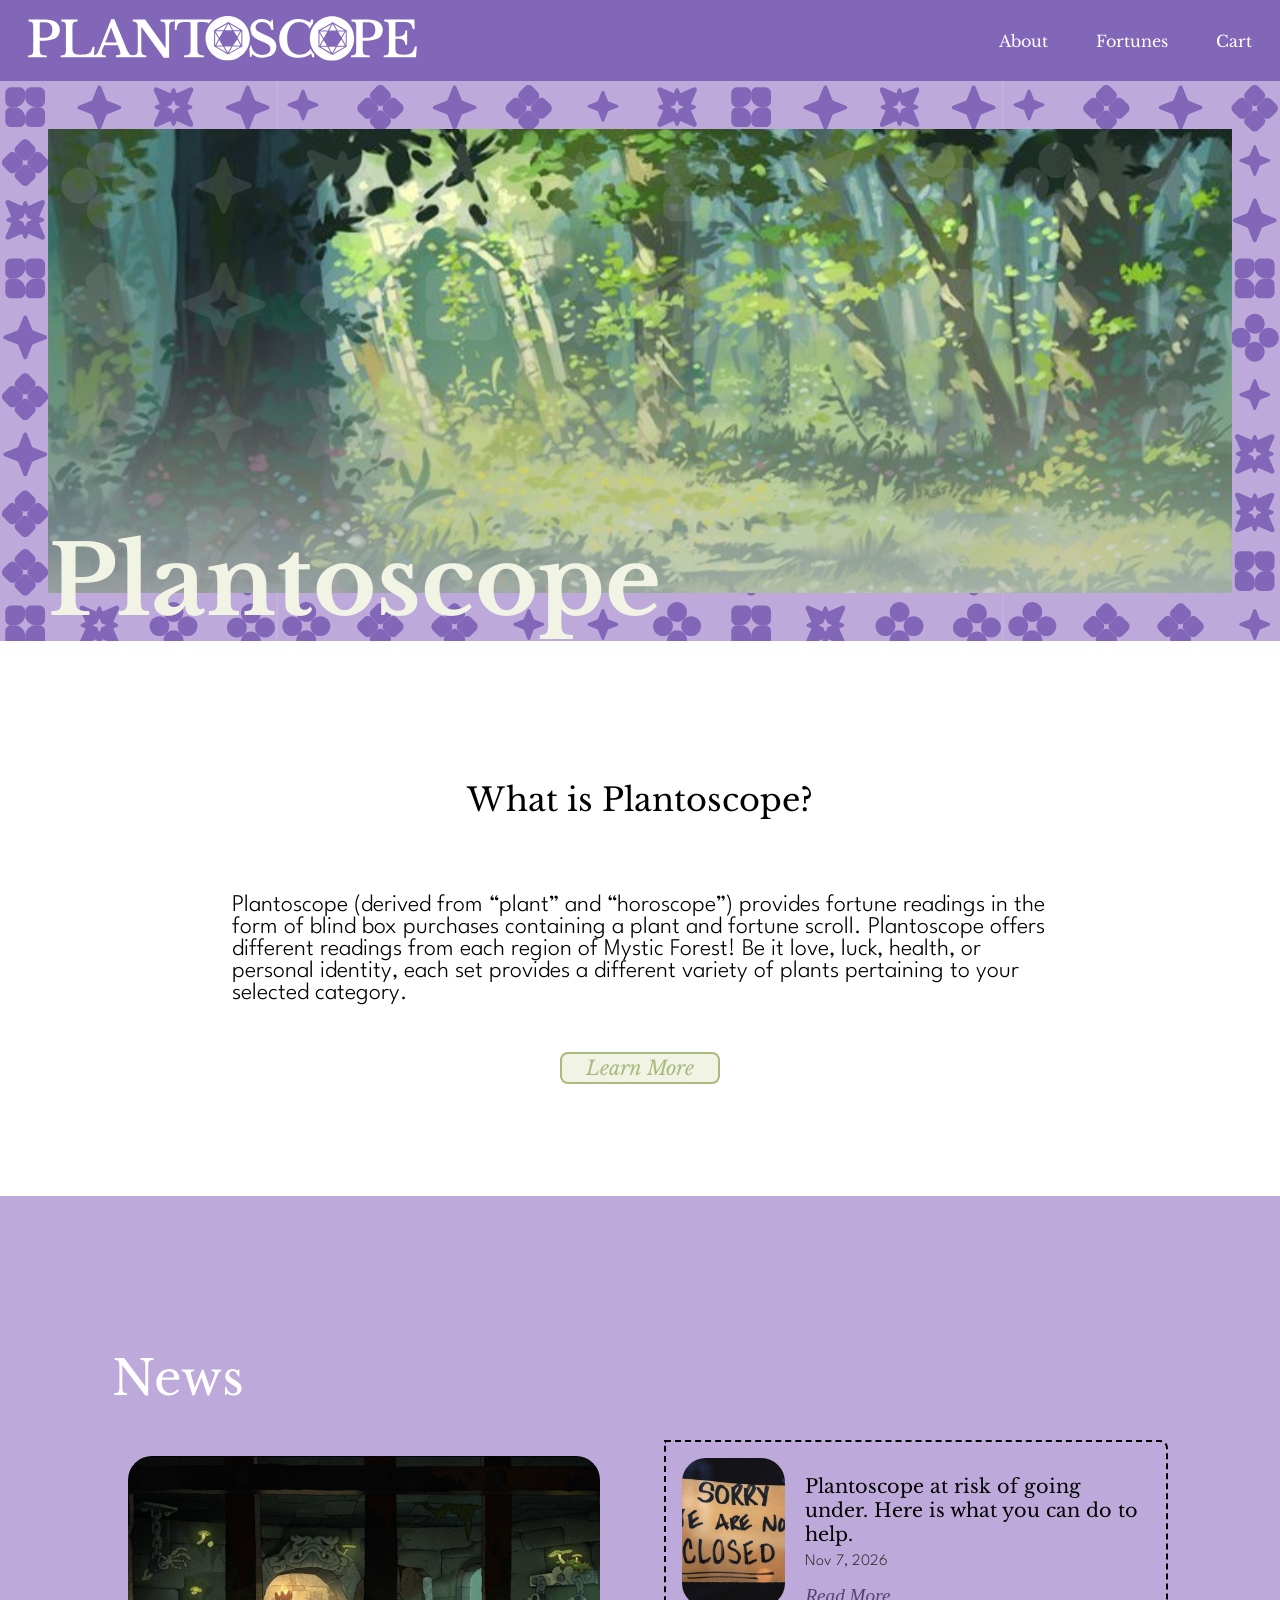
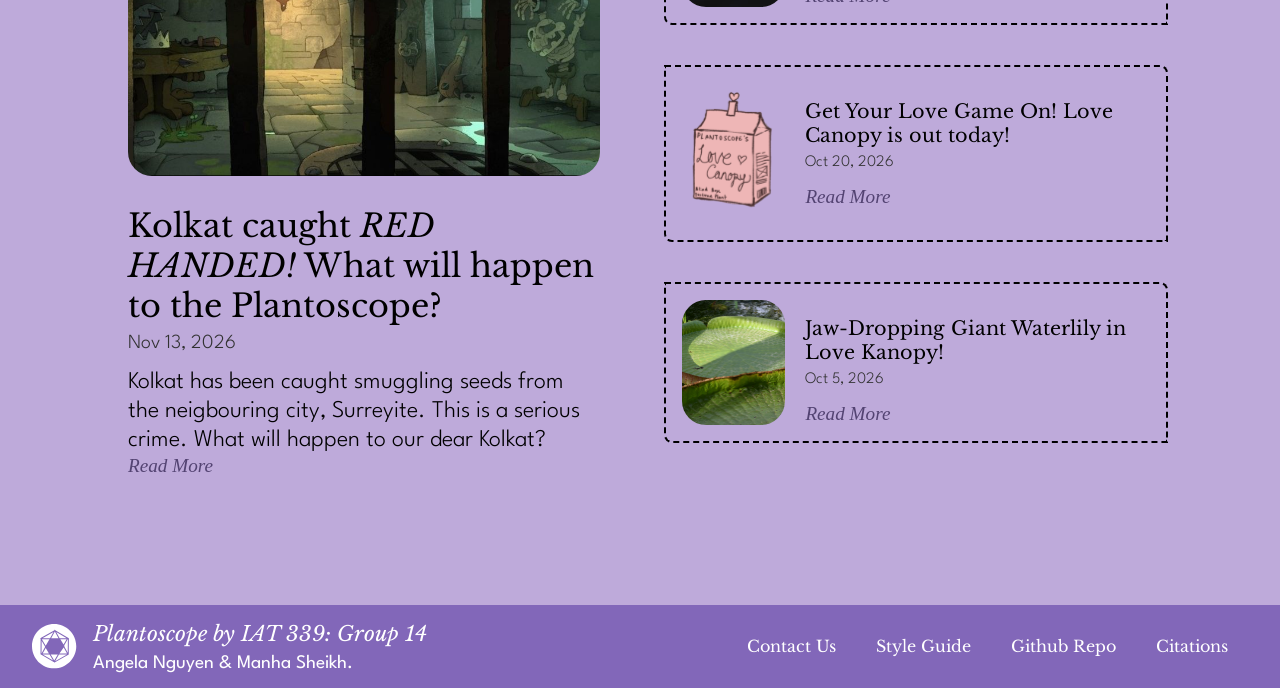
==== commit a8bc661b: "updated hero section, and changed jail image" ====
--- a/index.html
+++ b/index.html
@@ -27,9 +27,11 @@
       </div>
     </nav>
 
-    <div class="hero">
-      <h1 class="hero-heading">Plantoscope</h1>
-    </div>
+     <!-- Hero section -->
+      <div class="hero hero-fix">
+        <img class="hero-img" src="img/hero2.svg" alt="hero image">
+        <h1 class="hero-heading">Plantoscope</h1>
+      </div>
 
     <div class="home-box">
       <div class="section">
@@ -63,7 +65,7 @@
 
           <!-- main new -->
           <div class="main-news">
-              <img src="img/jail.jpg" alt="jail image">
+              <img src="img/jail.png" alt="jail image">
               <h2 class="news-title">Kolkat caught <em>RED HANDED!</em>  What will happen to the Plantoscope?</h2>
               <p class="news-date">Nov 13, 2026</p>
               <p class="news-desc">
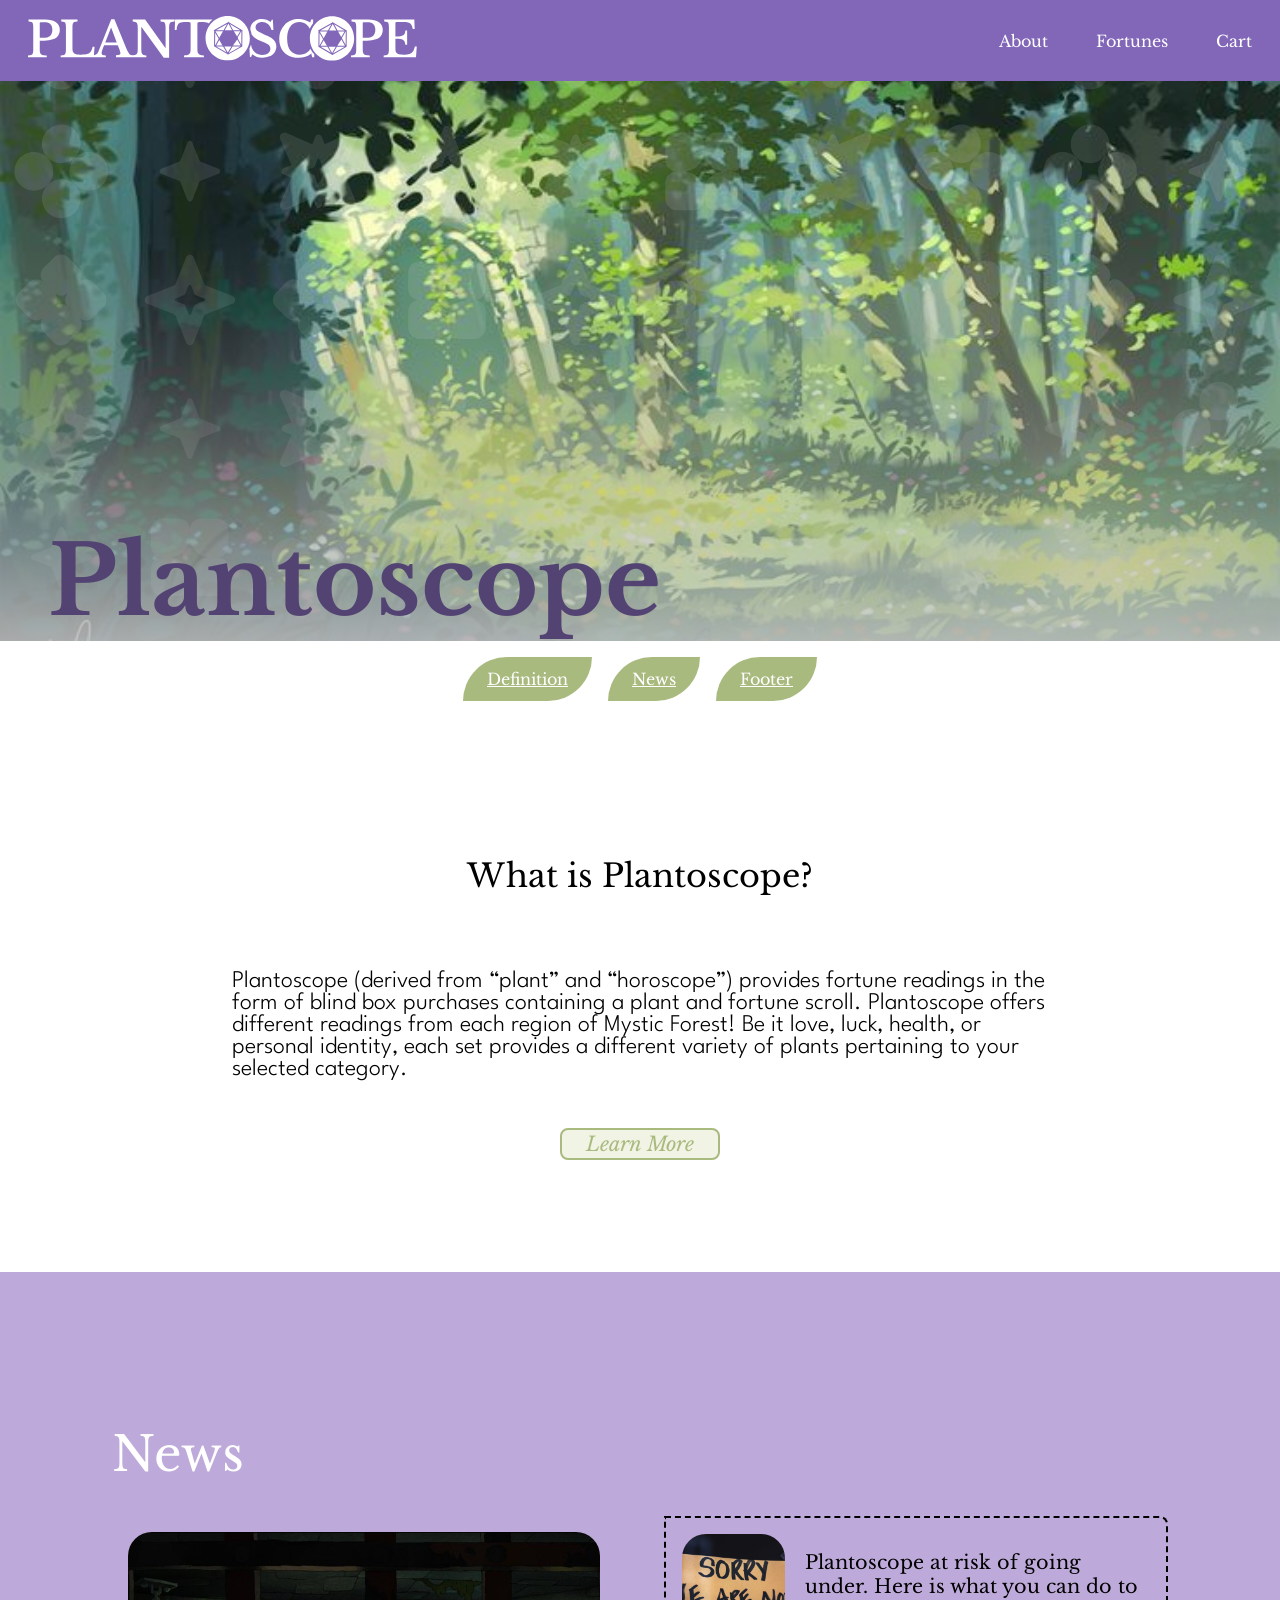
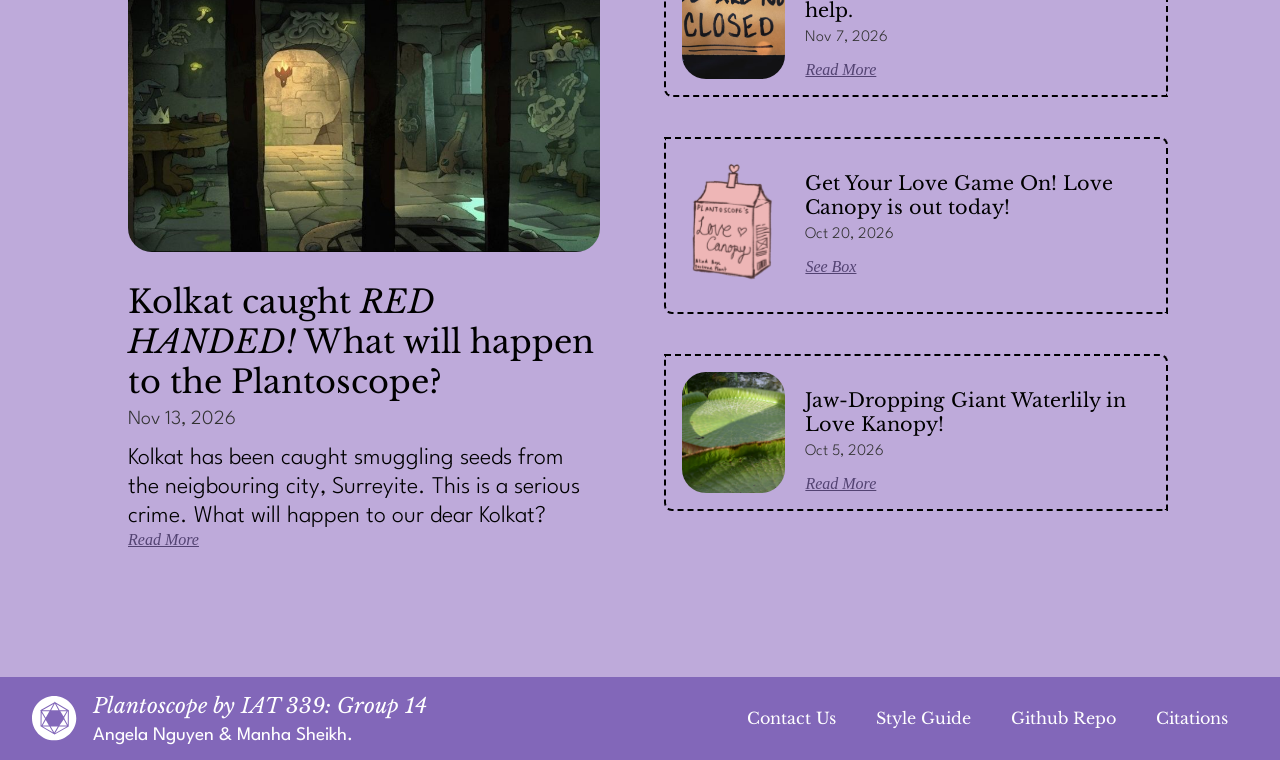
==== commit 90f4b502: "added sticky bar to home page to see all sections clearer!" ====
--- a/index.html
+++ b/index.html
@@ -33,8 +33,15 @@
         <h1 class="hero-heading">Plantoscope</h1>
       </div>
 
+      <div class="sticky-bar">
+        <a href="#definition">Definition</a>
+        <a href="#news">News</a>
+        <a href="#footer">Footer</a>
+      </div>
+
     <div class="home-box">
-      <div class="section">
+
+      <div id="definition" class="section">
         <div class="content-info">
           <h2 class="heading">What is Plantoscope?</h2>
           <p class="definition">
@@ -58,7 +65,7 @@
       </div> -->
 
       <!-- new news stuff -->
-      <div class="section pinkish-purple">
+      <div id="news" class="section pinkish-purple">
          <h2 class="news-heading">News</h2>
 
         <div class="news-grid">
@@ -71,7 +78,7 @@
               <p class="news-desc">
                   Kolkat has been caught smuggling seeds from the neigbouring city, Surreyite. This is a serious crime. What will happen to our dear Kolkat?
               </p>
-              <p class="intext-link">Read More</p>
+              <a href="#" class="intext-link">Read More</a>
             </div>
 
           <!-- side news -->
@@ -83,7 +90,7 @@
                 <div class="news-content">
                   <h2 class="news-title">  Plantoscope at risk of going under. Here is what you can do to help.</h2>
                   <p class="news-date">Nov 7, 2026</p>
-                  <p class="intext-link">Read More</p>
+                  <a href="#" class="intext-link">Read More</a>
                 </div>
               </div>
       
@@ -94,7 +101,7 @@
                 <div class="news-content">
                   <h2 class="news-title"> Get Your Love Game On! Love Canopy is out today!</h2>
                   <p class="news-date">Oct 20, 2026</p>
-                  <p class="intext-link">Read More</p>
+                  <a href="love_canopy_product_page.html" class="intext-link">See Box</a>
                 </div>
               </div>
             
@@ -105,7 +112,7 @@
                   <div class="news-content">
                       <h2 class="news-title"> Jaw-Dropping Giant Waterlily in Love Kanopy! </h2>
                       <p class="news-date">Oct 5, 2026</p>
-                      <p class="intext-link">Read More</p>
+                      <a href="#" class="intext-link">Read More</a>
                   </div>
               </div>
               
@@ -118,7 +125,7 @@
 
       
     </div>
-    <footer>
+    <footer id="footer">
       <!-- left side of footer that stacks on top -->
       <div class="footer">
         <div class="footer-left">
--- a/css/main.css
+++ b/css/main.css
@@ -648,6 +648,13 @@
   margin-left: auto;
 }
 
+ .content-info {
+    display: flex;
+    flex-direction: column;
+    align-items: center;
+    gap: 3rem;
+  }
+
 
 @media (min-width: 500px) {
   .section {
@@ -666,16 +673,7 @@
   }
 }
 
-@media (min-width: 900px) {
-  .section {
-    /* padding: rem; */
-  }
-}
-
 @media (min-width: 1200px) {
-  .section {
-    /* padding: 12rem; */
-  }
 
   .section p,
   h2,
@@ -684,16 +682,15 @@
   }
 
   .content-info {
-    display: flex;
-    flex-direction: column;
     align-items: center;
-    gap: 3rem;
-  }
-
-  .content-info .button {
-    /* stops it from moving right */
-    margin-left: 0;
-  }
+  }
+
+  .content-info .button{
+    /* centers button */
+    margin-left: auto;
+    margin-right: auto;
+  }
+
 }
 
 /* 
@@ -701,39 +698,16 @@
 */
 
 .hero {
-  /* gradients reference: https://www.w3schools.com/css/css3_gradients.asp */
-  /* background-image: linear-gradient(to bottom, var(--medium-purple), var(--white)); */
-  /* background-color: var(--light-grey); */
-  padding: 3rem;
   margin: auto;
   height: 35rem;
   position: relative;
-  /* https://www.w3schools.com/howto/howto_css_hero_image.asp */
-  background-image: url(../img/pattern1.svg);
-   background-size:contain;
-  background-position: center;
-  background-repeat: repeat;
-}
-
-.hero2 {
-  /* gradients reference: https://www.w3schools.com/css/css3_gradients.asp */
-  /* background-image: linear-gradient(to bottom, var(--medium-purple), var(--white)); */
-  /* background-color: var(--light-grey); */
-  padding: 3rem;
-  margin: auto;
-  height: 35rem;
-  position: relative;
-  background-image: url(../img/pattern2.svg);
-   background-size:contain;
-  background-position: center;
-  background-repeat: repeat;
-}
+}
+
 
 .hero-img{
   width: 100%;
   height: 100%;
   object-fit: cover;
-  display: block;
 }
 
 .hero-heading {
@@ -742,7 +716,7 @@
   bottom: 0;
   margin: 0;
   max-width: 80%;
-  color:var(--neutral-green)
+  color:var(--dark-purple)
 
 }
 
--- a/css/page.css
+++ b/css/page.css
@@ -412,3 +412,40 @@
     font-size: 1.5rem;
 }
 }
+
+
+/* sticky nav bar */
+
+.sticky-bar{
+
+  /* sticky so it always stays in viewport: https://www.w3schools.com/css/tryit.asp?filename=trycss_position_sticky */
+  position: sticky;
+  /* when it reaches the top (top=0), it stays there: https://www.w3schools.com/css/css_positioning_sticky.asp */
+  top: 0;
+
+  display: flex;
+  justify-content: center;
+  gap: 1rem;
+
+  font-family: "Libre_Baskerville";
+  font-weight: normal;
+  font-style: normal;
+  font-size: 1rem;
+
+  /* move it down from the hero section */
+  padding: 1rem;
+
+}
+
+.sticky-bar a {
+  padding: 0.75rem 1.5rem;
+  background-color: var(--light-green);
+  color: var(--white);
+  border-top-left-radius: 50px;
+  border-bottom-right-radius: 50px;
+
+}
+
+.sticky-bar a:active, .sticky-bar a:focus, .sticky-bar a:hover{
+  font-weight: bold;
+}
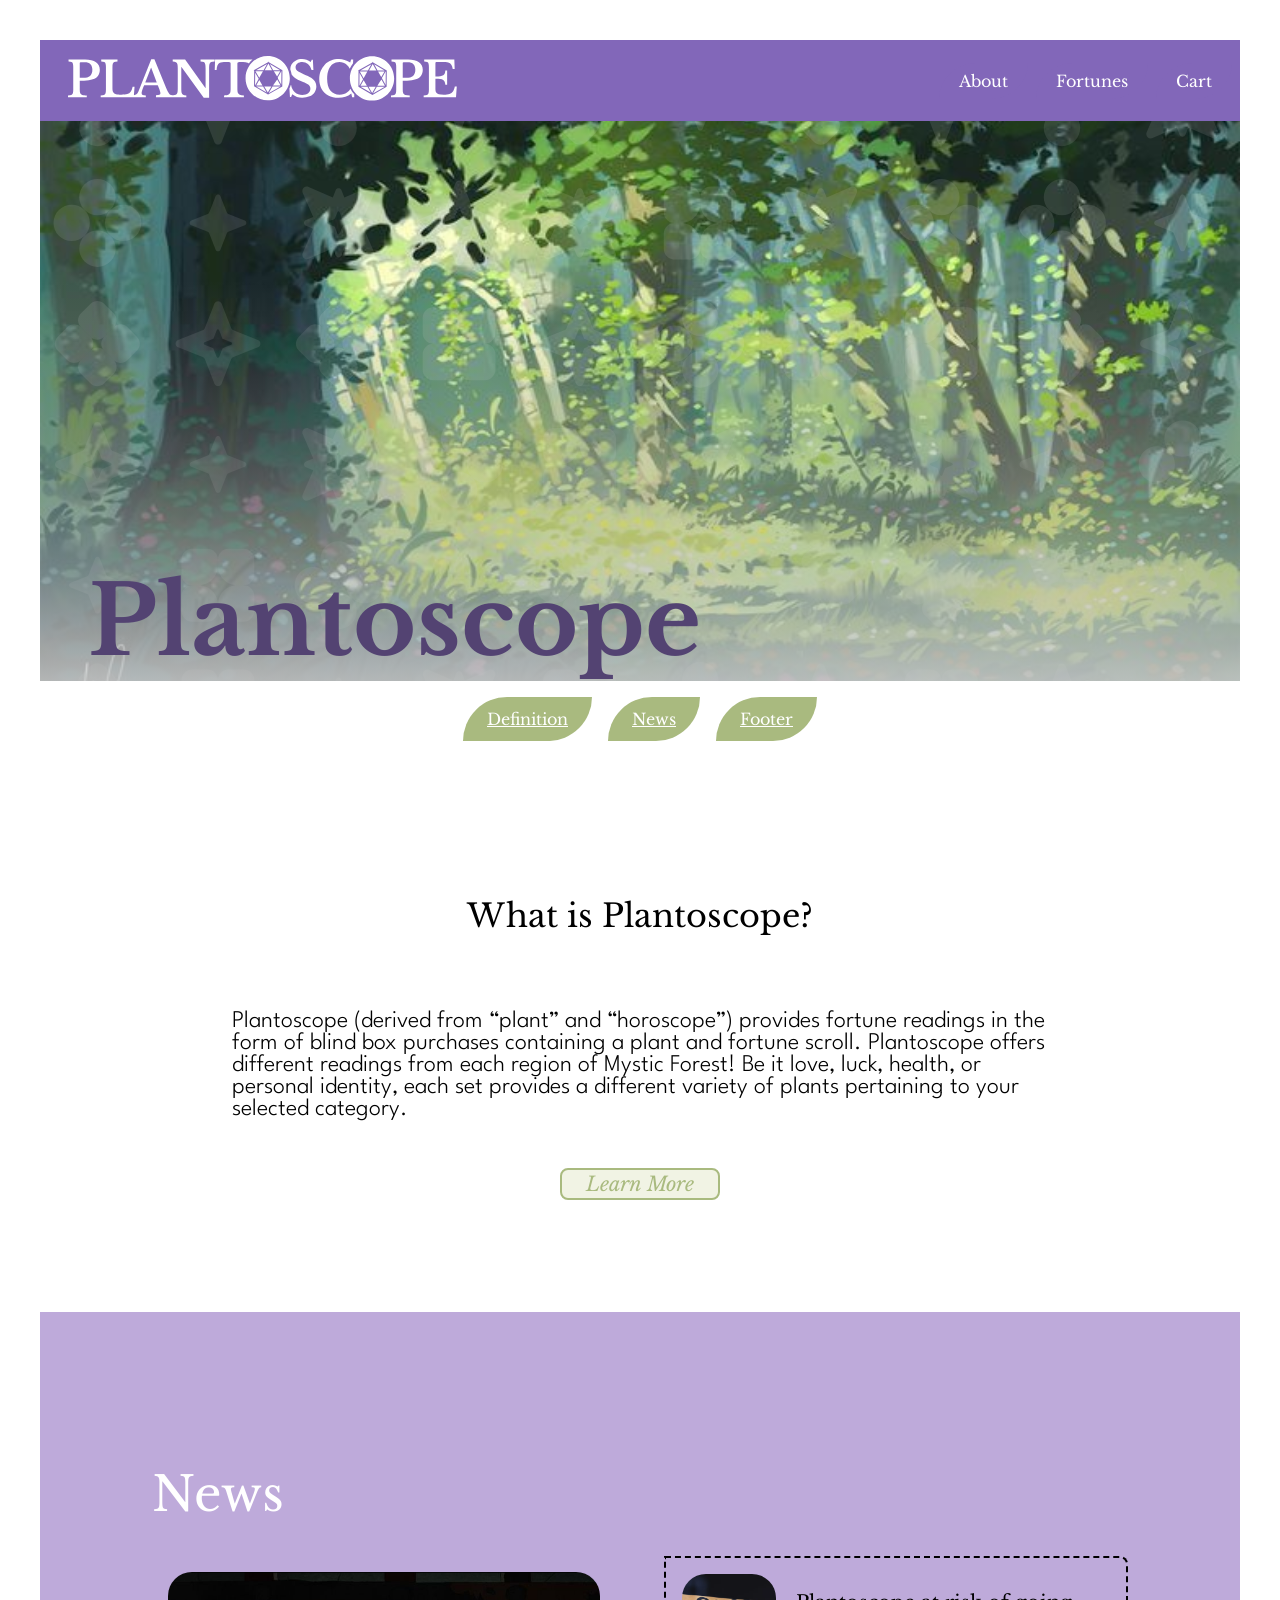
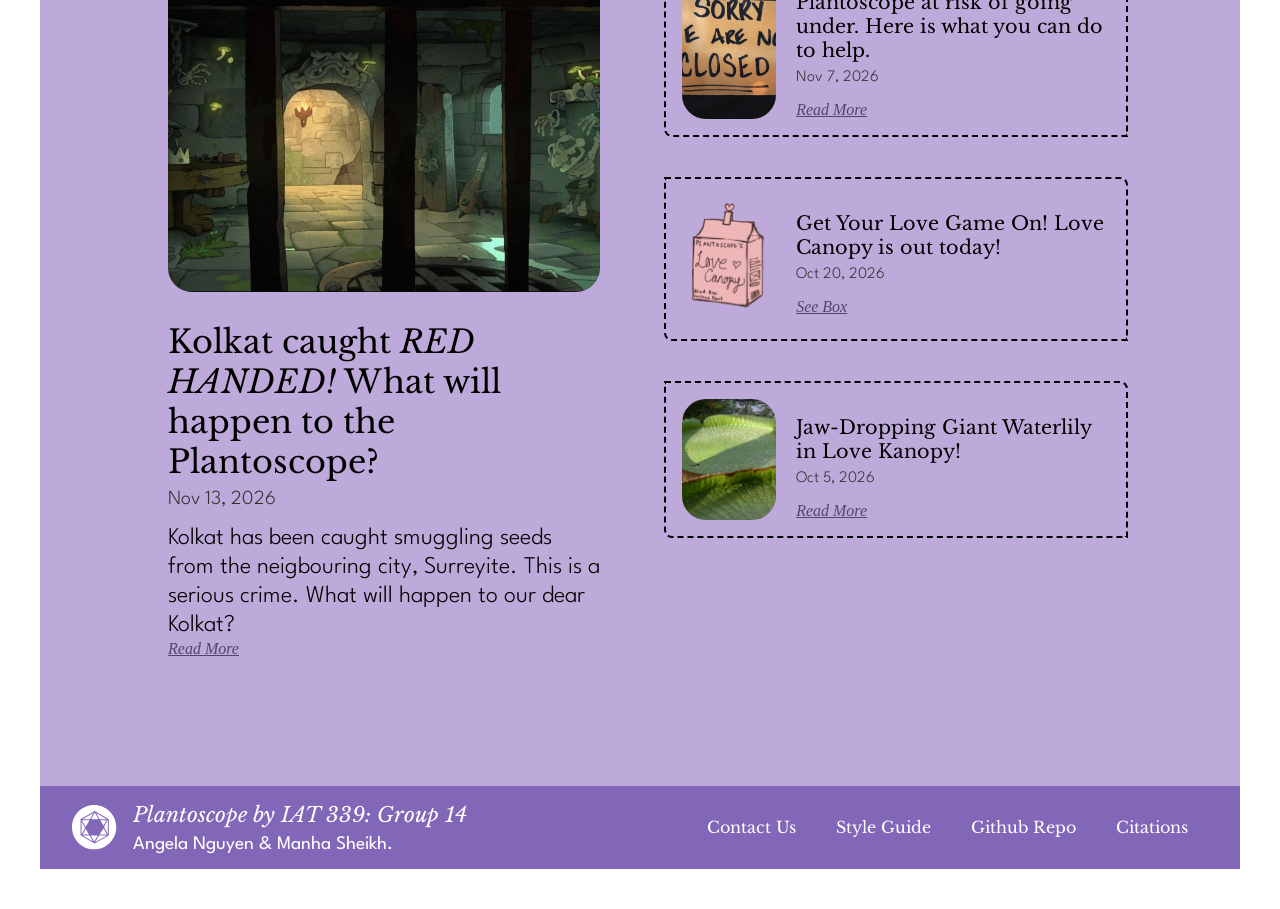
==== commit 881e2797: "Merge branch 'main' of https://github.com/angela-t-n/iat339-kolkats into p01-angela" ====
--- a/index.html
+++ b/index.html
@@ -15,7 +15,7 @@
     <meta name="viewport" content="width=device-width, initial-scale=1">
   </head>
 
-  <body class="page">
+  <body class="remove-pad-marg">
     <nav>
       <a class="button-nav" href="index.html">
         <img class="nav-logo" src="img/logo.svg" alt="Plantoscope Logo">
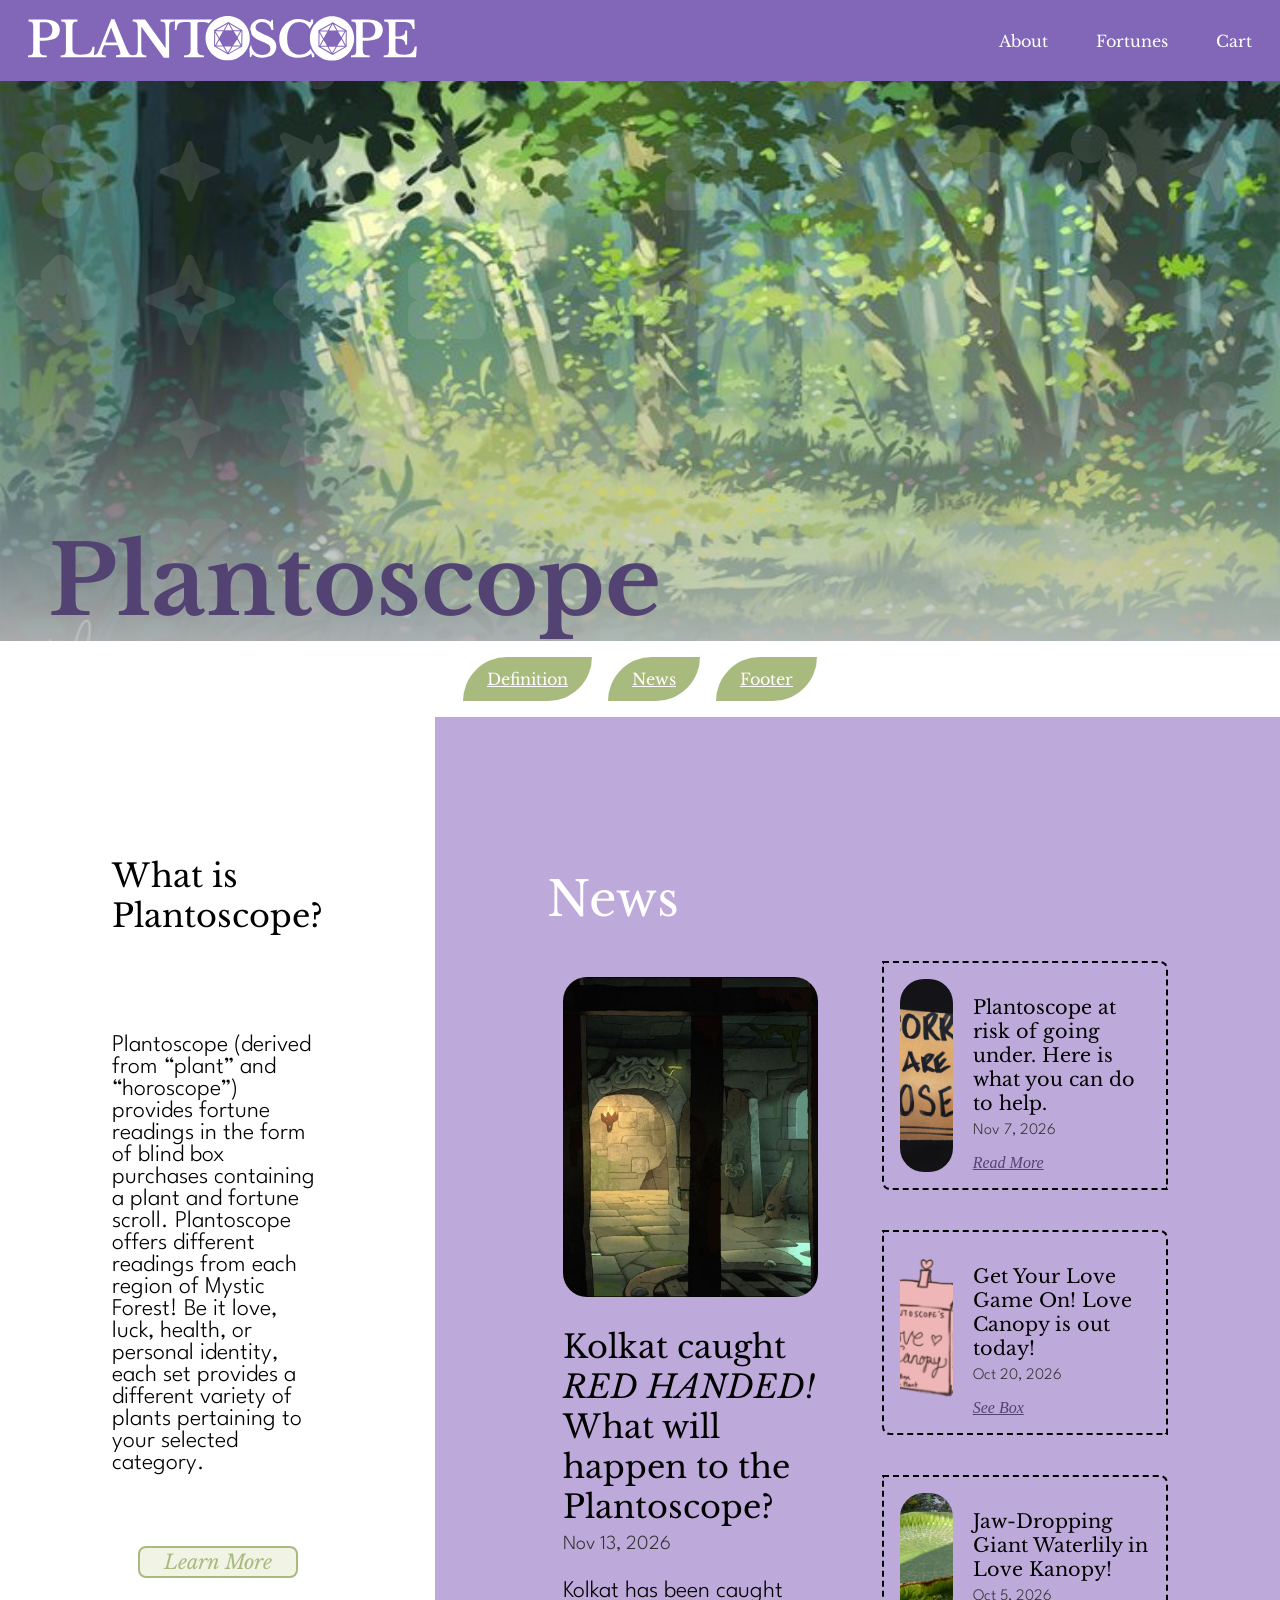
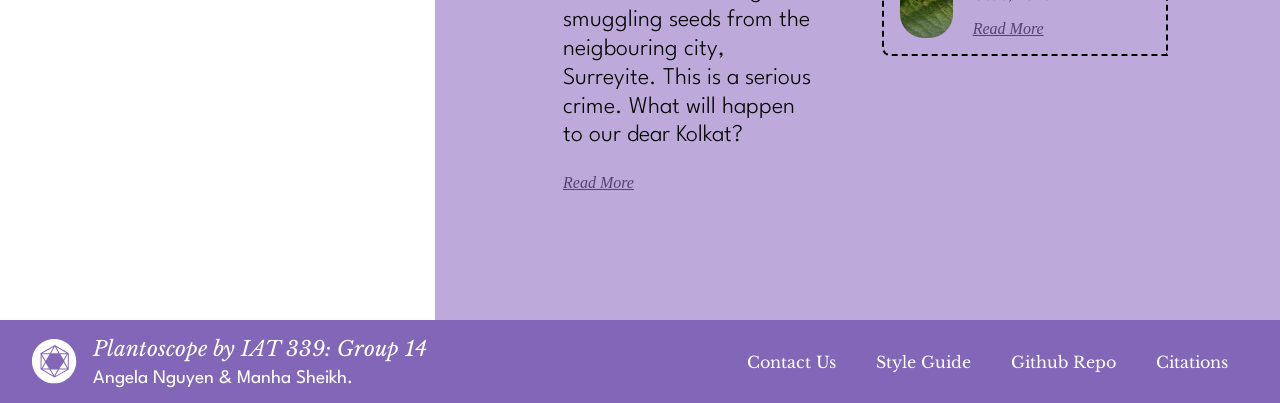
==== commit 2d89537c: "synced css to htmls" ====
--- a/index.html
+++ b/index.html
@@ -11,7 +11,8 @@
     -->
 
     <link href="css/main.css" rel="stylesheet">
-    <link href="css/page.css" rel="stylesheet">
+    <link href="css/pages/home-page.css" rel="stylesheet">
+    <link href="css/pages/news-page.css" rel="stylesheet">
     <meta name="viewport" content="width=device-width, initial-scale=1">
   </head>
 
--- a/css/main.css
+++ b/css/main.css
@@ -1,40 +1,13 @@
-/*
-  STYLE GUIDE STYLING 
-  Default styling for the style guide 
-*/
-
-/* Import fonts.css */
+@import url("./colours.css");
 @import url("./fonts.css");
-
-/*variables: https://www.w3schools.com/CSS/css3_variables.asp */
-:root {
-  --transition-duration: 0.2s;
-
-  /* purples */
-  --neutral-purple: #e9e4f3;
-  --light-purple: #9e93c9;
-  --pinkish-purple: #beaada;
-  --medium-purple: #8267b9;
-  --dark-purple: #534372;
-
-  /* greens */
-  --neutral-green: #f1f3e4;
-  --light-green: #a9ba7f;
-  --medium-green: #739600;
-  --dark-green: #526903;
-
-  /* monochromes */
-  --light-greyish-green: #969f94;
-  --light-greyish-purple: #a59eac;
-  --medium-grey: #808080;
-  --light-grey: #cdcdcd;
-  --white: #ffffff;
-  --black: #000000;
-  --off-black: #323232;
-}
+@import url("./components/hero-and-sections.css");
+@import url("./components/nav-and-footer.css");
 
 /* Global setting to border-box*/
-/* padding and border are included in the calculation of the width and height: https://www.w3schools.com/css/css3_box-sizing.asp */
+/* 
+* padding and border are included in the calculation of the
+* width and height: https://www.w3schools.com/css/css3_box-sizing.asp 
+*/
 *,
 *::before,
 *::after {
@@ -42,14 +15,23 @@
 }
 
 body {
-  padding: 2rem;
-
   /* Default page font */
   font-family: "League_Spartan", sans-serif;
   font-style: normal;
   font-weight: 300;
 }
 
+code {
+  background-color: #eee;
+  padding: 0.5rem;
+  display: block;
+}
+
+summary {
+  color: var(--dark-green);
+}
+
+/* mainly used in the style guide */
 .element {
   padding-bottom: 2rem;
   border-top-width: 0.15rem;
@@ -58,8 +40,10 @@
 }
 
 /*
-  Headings
-*/
+  HEADINGS & TEXT RELATED ITEMS =====================
+*/
+/* MARK: Headers */
+/*#region*/
 h1 {
   /* LB bold */
   display: inline-block;
@@ -100,7 +84,10 @@
   font-style: normal;
   font-size: 1.2rem;
 }
-
+/*#endregion*/
+
+/* MARK: Text */
+/*#region*/
 p,
 label {
   font-family: "League_Spartan";
@@ -116,25 +103,114 @@
   font-size: 1.1rem;
 }
 
-nav a:hover,
-nav a:focus {
-  text-decoration: none;
-}
-
-code {
-  background-color: #eee;
-  padding: 0.5rem;
-  display: block;
-}
-
-summary {
+.definition {
+  font-size: 1.5rem;
+}
+/*#endregion*/
+
+/* MARK: Intext Links */
+/*#region*/
+.intext-link {
+  font-family: "Libre Baskerville";
+  font-style: italic;
+  color: var(--dark-purple);
+  transition: 0.3s;
+}
+
+.intext-link:hover,
+.intext-link:focus {
+  color: var(--medium-purple);
+  text-decoration: underline dashed;
+}
+
+.intext-link:active {
   color: var(--dark-green);
+  transition: 0.2s;
+}
+/*#endregion*/
+
+/*
+  MARK: Num List
+  reference: https://catalin.red/css3-ordered-list-styles/
+*/
+/*#region*/
+.num-list-green::marker {
+  font-family: "Libre_Baskerville", serif;
+  font-style: normal;
+  color: var(--dark-green);
+}
+
+.num-list-purple::marker {
+  font-family: "Libre_Baskerville", serif;
+  font-style: normal;
+  color: var(--dark-purple);
+}
+/*#endregion*/
+
+/*
+  Images ========================================
+*/
+/* MARK:Image Links */
+/*#region*/
+.image-link-a {
+  display: inline-flex;
+  position: relative;
+  border: 2px solid var(--light-purple);
+  border-radius: 8%;
+  transition: var(--transition-duration);
+}
+
+.image-link-img {
+  /* 
+    I wanted to resize the image... 
+    its quite big.
+  */
+  max-width: 300px;
+  min-width: 150px;
+  width: 100%;
+  height: auto;
+  transition: var(--transition-duration);
 }
 
 /* 
-  INTERACTIVE ELEMENTS -------------------
-*/
-
+  adds yet another pseudo
+  this time over the image, similar to the radio button tick.
+*/
+.image-link-a::before {
+  content: "🔗";
+  position: absolute;
+  top: 0;
+  right: 0;
+  padding: 8px;
+  
+  z-index: 1;
+  /* 
+    force this to render above when the image gets transformed 
+    reference: https://developer.mozilla.org/en-US/docs/Web/CSS/Reference/Properties/z-index
+  
+    the "future" transformation of the image will be scaled down,
+    causing the pseudo element to be "under" the image, which isn't what
+    I wanted! by setting z-index to 1, it forces the pseudo element
+    to be rendered above the image because the image has a default z-index of 0.
+  */
+}
+
+.image-link-a:hover {
+  border: 2px solid var(--medium-green);
+  border-radius: 5%;
+}
+
+/*
+  Affects the image only when the link is hovered on,
+  and not just the image itself!
+*/
+.image-link-a:hover .image-link-img {
+  transform: scale(0.95);
+}
+/*#endregion*/
+
+/* MARK:Buttons */
+/*#region*/
 .button {
   font-family: "Libre_Baskerville", serif;
   font-style: italic;
@@ -169,118 +245,10 @@
   border: 2px solid var(--dark-green);
   transition: 0.25s;
 } */
-
-/* Styling for the navigation bar + its buttons */
-nav {
-  display: flex;
-  flex-direction: column;
-  align-items: center;
-  gap: 1rem;
-  width: 100%;
-  background-color: var(--medium-purple);
-  padding: 0.5rem;
-}
-
-nav div {
-  display: flex;
-  flex-wrap: wrap;
-  justify-content: center;
-  /* flex-direction: column; */
-  gap: 0.5rem;
-}
-
-.button-nav {
-  font-family: "Libre_Baskerville";
-  font-weight: normal;
-  display: inline-block;
-  padding: 0.5rem 1.25rem;
-  color: white;
-  text-decoration: none;
-  transition-property: background-color;
-  transition-duration: 0.5s;
-  background-color: var(--medium-purple);
-}
-
-nav div .button-nav {
-  border-top-left-radius: 50px;
-  border-bottom-right-radius: 50px;
-}
-
-
-.button-nav:hover, .button-nav:focus {
-  background-color: var(--medium-green);
-}
-
-.button-nav:active {
-  background-color: var(--dark-green);
-  color: white;
-  transition: 0.25s;
-}
-
-.nav-logo {
-  height: auto;
-  width: 100%;
-  /* spans entire width of parent element */
-  display: block;
-}
-
-.intext-link {
-  font-family: "Libre Baskerville";
-  font-style: italic;
-  color: var(--dark-purple);
-  transition: 0.3s;
-}
-
-.intext-link:hover,
-.intext-link:focus {
-  color: var(--medium-purple);
-  text-decoration: underline dashed;
-}
-
-.intext-link:active {
-  color: var(--dark-green);
-  transition: 0.2s;
-}
-
-/*
-  FORM ELEMENTS -------------------
-*/
-/* make form fields stack vertically with spacing */
-.form-column {
-  display: flex;
-  flex-direction: column;
-  gap: 8px;
-}
-
-/* make them a row instead. */
-.form-row {
-  display: inline-flex;
-  flex-direction: row;
-  flex-wrap: wrap;
-  width: 100%;
-  gap: 8px;
-}
-
-/* allow it */
-.form-row .text-input-label {
-  flex: 1 1 130px;
-  width: auto;
-}
-
-/*
-  Labels
-*/
-
-.text-input-label {
-  display: flex;
-  flex-direction: column;
-  gap: 4px;
-  font-weight: normal;
-  width: 100%;
-}
-
-/*
-  Radio Button
+/*#endregion*/
+
+/*
+  MARK: Radio Button
 
   References:
   - https://moderncss.dev/pure-css-custom-styled-radio-buttons/
@@ -290,6 +258,7 @@
   - https://developer.mozilla.org/en-US/play?uuid=8b6abb93f48a552d18a3b12d961fb0dc7f7cf51d&state=vVLBbtswDP0VQqe0iOPEQXtQvAJbP2HHeQdaom01iiRIcuq0yL8PVpI1Cbagh2EXQXzkI58e9c66uNGMs7KxfvNUGYCyUaRloJgigFJTS0Y%2BPXfWBoKd7T00uLVeRYLG9yqW%2BbHkSHDHy8jFmvTvEKBUxvUR4s7Rl4p5lMpWDAxuxjA1qxhsUfdjLDryflcxyM86PB%2FA04D8fEKZu3%2BtoUaDBq80fDuA%2F0tDiB5f6z948f0jcVNLmZ%2FttMyPq2ZTJkJgnCUtPy61%2FIT3kYnOEXo0gjgYa2hVmX1lKnOD8qpk7DgUczesxrgj1XbxDKitl%2BSzkdUHDotLnEPhBghWKwmtx11K5ffwVb70IQaIHYGzQUVlDdgmxaIjsa7tQAGsSUikIUKNgbQyBPf52GRLPiqBOkOtWsMhK46DbR%2FHsk%2B8kPOaGuvp8FKpgtO441BrK9aplbAmkokcKgYVW535sbj2Y%2FEXPx5PMIp1621vZCastp6DJ5kyjTUxC%2BqNOCxmBW0SGD2aMG6WH64aI02WbpjC0g13EARqmszvLmsz61WrDAdBJpL%2FSCZ7OaDWMJ8tAxAGypS5bU5aA8lLkz6la3Gm63q06GslspreFPnJfFY8TOF0PjxOoRip%2B%2FSbX8bPzKYsdrQhxplEv2b7Xw%3D%3D&srcPrefix=%2Fen-US%2Fdocs%2FLearn_web_development%2FExtensions%2FForms%2FUI_pseudo-classes%2F
   - https://www.youtube.com/watch?v=YEmdHbQBCSQ for visual learning of positons  
 */
+/*#region*/
 .radio-button-container {
   display: inline-flex;
   flex-direction: row;
@@ -343,11 +312,97 @@
   outline: none;
   border: 2px solid var(--medium-green);
 }
-
-/*
-  Text Input fields
-*/
+/*#endregion*/
+
+/*
+  MARK: Checkbox
+*/
+/*#region*/
+.checkbox-label {
+  display: flex;
+  gap: 4px;
+}
+
+.checkbox-input {
+  appearance: none;
+  padding-right: 8px;
+
+  width: 16px;
+  height: 16px;
+  border-radius: 2px;
+  border: 2px solid var(--light-purple);
+
+  position: relative;
+}
+
+.checkbox-input:hover {
+  border: 2px solid var(--medium-green);
+}
+
+.checkbox-input:checked {
+  border: 2px solid var(--medium-green);
+}
+
+.checkbox-input:checked:hover {
+  border: 2px solid var(--light-green);
+}
+
+.checkbox-input::before {
+  content: "✖";
+  display: flex;
+  align-items: center;
+  justify-content: center;
+
+  width: 16px;
+  height: 16px;
+
+  color: var(--medium-green);
+
+  position: absolute;
+  top: 45%;
+  left: 50%;
+  transform: translate(-50%, -50%) scale(0);
+}
+
+.checkbox-input:checked::before {
+  transform: translate(-50%, -50%) scale(1);
+}
+/*#endregion*/
+
+/* 
+  MARK: Dropdown Menu
+  reference: https://developer.mozilla.org/en-US/docs/Learn_web_development/Extensions/Forms/Customizable_select 
+*/
+/*
+  Hover states, the dropdown icon too are all
+  overriden by the browser's default.
+  there is a way to disable that depending on your browser (ex. chrome)
+  but it's a hassle and I can't see it (I'm on firefox)
+  - angela
+*/
+/*#region*/
+.dropdown-input {
+  background-color: var(--neutral-green);
+}
+
+.dropdown-item {
+  background-color: var(--neutral-green);
+}
+/*#endregion*/
+
+/*
+  MARK: Text Input fields
+*/
+/*#region*/
 /* default input field styling */
+.text-input-label {
+  display: flex;
+  flex-direction: column;
+  gap: 4px;
+  font-weight: normal;
+  width: 100%;
+}
+
 .text-input {
   min-width: none;
   width: 100%;
@@ -391,776 +446,59 @@
 .text-input::placeholder {
   color: var(--light-greyish-purple);
 }
-
-/*
-  Image Links
-*/
-.image-link-a {
-  display: inline-flex;
-  position: relative;
-  border: 2px solid var(--light-purple);
-  border-radius: 8%;
-  transition: var(--transition-duration);
-}
-
-.image-link-img {
-  /* 
-    I wanted to resize the image... 
-    its quite big.
-  */
-  max-width: 300px;
-  min-width: 150px;
-  width: 100%;
-  height: auto;
-  transition: var(--transition-duration);
-}
-
-/* 
-  adds yet another pseudo
-  this time over the image, similar to the radio button tick.
-*/
-.image-link-a::before {
-  content: "🔗";
-  position: absolute;
-  top: 0;
-  right: 0;
-  padding: 8px;
-
-  /* 
-    force this to render above when the image gets transformed 
-    reference: https://developer.mozilla.org/en-US/docs/Web/CSS/Reference/Properties/z-index
-  
-    the "future" transformation of the image will be scaled down,
-    causing the pseudo element to be "under" the image, which isn't what
-    I wanted! by setting z-index to 1, it forces the pseudo element
-    to be rendered above the image because the image has a default z-index of 0.
-  */
-  z-index: 1;
-}
-
-.image-link-a:hover {
-  border: 2px solid var(--medium-green);
-  border-radius: 5%;
-}
-
-/*
-  Affects the image only when the link is hovered on,
-  and not just the image itself!
-*/
-.image-link-a:hover .image-link-img {
-  transform: scale(0.95);
-}
-
-/* 
-  TEXT ELEMENTS -------------------
-*/
-
-/*
-  Ordered list
-  reference: https://catalin.red/css3-ordered-list-styles/
-*/
-.num-list-green::marker {
-  font-family: "Libre_Baskerville", serif;
-  font-style: normal;
-  color: var(--dark-green);
-}
-
-.num-list-purple::marker {
-  font-family: "Libre_Baskerville", serif;
-  font-style: normal;
-  color: var(--dark-purple);
-}
-
-/* 
-  COMBINED ELEMENTS -------------------
-*/
-
-/* product listing stuff */
-.box {
+/*#endregion*/
+
+/* MARK: Flex Overrides */
+.flex-row {
   display: flex;
-  gap: 1rem;
-  flex-wrap: wrap;
-  justify-content: center;
-  align-items: center;
-}
-
-.product-grid {
-  /* Removes the padding around the ul */
-  padding: 1rem;
-  justify-items: space-around; /* so the listings aren't touching the edge */
-  grid-template-columns: auto;
-  /* add more space between each row */
-  row-gap: 3rem;
-}
-
-/* effects only the li in .product-grid */
-.product-grid.box {
-  max-width: fit-content;
-}
-
-.product-grid li {
-  list-style: none;
-  display: inline-block;
-  width: 100%;
-  max-width: 350px;
-}
-
-/* link of each item */
-.grid-item {
-  display: inline-block;
-  text-decoration: none;
-  transition: 0.3s;
-}
-
-.card-container {
-  border: 1px solid var(--black);
-  border-radius: 8px;
-  border: 2px solid var(--light-green);
-  padding: 1rem;
-  background-color: var(--neutral-green);
-  transition-duration: 0.3s;
-}
-
-.product-name {
-  font-family: "Libre Baskerville";
-  font-style: normal;
-  font-weight: normal;
-  font-size: 1.5rem;
-  color: var(--dark-green);
-  text-decoration: none;
-  transition-duration: 0.3s;
-  margin: 24px0 8px0;
-}
-
-.product-price {
-  font-family: "League_Spartan";
-  font-weight: normal;
-  color: var(--dark-green);
-  text-decoration: none;
-  transition-duration: 0.3s;
+  flex-direction: row;
+  margin: 1rem 0;
+}
+
+.flex-end {
+  justify-content: flex-end;
+}
+
+.space-between {
+  justify-content: space-between;
+}
+
+/* MARK: Override Classes*/
+.remove-pad-marg {
+  padding: 0;
   margin: 0;
-  margin-bottom: 8px;
-}
-
-.product-details {
-  /* display: flex;
-  flex-direction: column;
-  gap: 8px; */
-  width: fit-content;
-  height: fit-content;
+}
+
+.body-wrapper {
   display: flex;
   flex-direction: column;
-  gap: 16px;
-  margin-top: 16px;
-}
-
-.grid-item:hover .card-container,
-.grid-item:focus .card-container {
-  background-color: var(--dark-green);
-  border-color: var(--dark-green);
-}
-
-.grid-item:hover .product-name,
-.grid-item:focus .product-name {
-  color: var(--neutral-green);
-}
-
-.grid-item:hover .product-price,
-.grid-item:focus .product-price {
-  color: var(--neutral-green);
-}
-
-.product-image {
-  /* change width to fit within the product listing */
+  min-height: 100vh;
+}
+
+.page-inner {
+  /* just sets the "universal" padding,
+    fills out the entire space, and gaps by default*/
+  flex: 1;
+  display: flex;
+  padding: 2rem;
+  gap: 1rem;
+}
+
+.bold-text {
+  font-weight: bold;
+  font-style: normal;
+}
+
+.center-text {
+  text-align: center;
   width: 100%;
-  height: auto;
-  border-radius: 8px;
-}
-
-/*
-  Payment form stuff
-
-  At least the field and name is reusable!
-*/
-.payment-form-legend {
-  font-family: "Libre_Baskerville", serif;
-  font-size: 1.3rem;
-  color: var(--dark-purple);
-  margin-left: -9px;
-  padding-left: 8px;
-  padding-right: 8px;
-}
-
-.payment-form-group {
-  display: flex;
-  flex-direction: column;
-  gap: 8px;
-  padding: 16px;
-  border-radius: 8px;
-  border: 2px solid var(--light-grey);
-  border-style: dashed;
-}
-
-.payment-form {
-  gap: 24px;
-  display: flex;
-  flex-direction: column;
-  max-width: 800px;
-
-  container-type: inline-size;
-}
-
-/*
-  Specific form groups
-*/
-.payment-form-ratio-1-2 {
-  display: grid;
-  grid-template-columns: auto;
-  gap: 8px;
-}
-
-/* 
-COMPONENTS 
-*/
-
-.page {
-  padding: 0;
-  margin: 0;
-}
-
-.section {
-  padding: 2.5rem;
-}
-
-.heading{
-  color: var(--black);
-}
-
-.section-center {
-  display: flex;
-  flex-direction: column;
-  align-items: center;
-  padding: 0 2rem;
-}
-
-.section .button {
-  width: fit-content;
-  margin-left: auto;
-}
-
- .content-info {
-    display: flex;
-    flex-direction: column;
-    align-items: center;
-    gap: 3rem;
-  }
-
-
-@media (min-width: 500px) {
-  .section {
-    padding: 4rem;
-  }
-}
-@media (min-width: 600px) {
-  .section {
-    padding: 5.5rem;
-  }
-}
-
-@media (min-width: 700px) {
-  .section {
-    padding: 7rem;
-  }
-}
-
-@media (min-width: 1200px) {
-
-  .section p,
-  h2,
-  .button {
-    max-width: 816px;
-  }
-
-  .content-info {
-    align-items: center;
-  }
-
-  .content-info .button{
-    /* centers button */
-    margin-left: auto;
-    margin-right: auto;
-  }
-
-}
-
-/* 
-HERO SECTION STYLING 
-*/
-
-.hero {
-  margin: auto;
-  height: 35rem;
-  position: relative;
-}
-
-
-.hero-img{
-  width: 100%;
-  height: 100%;
-  object-fit: cover;
-}
-
-.hero-heading {
-  position: absolute;
-  left: 3rem;
-  bottom: 0;
-  margin: 0;
-  max-width: 80%;
-  color:var(--dark-purple)
-
-}
-
-@media (min-width: 500px) {
-  .hero-heading {
-    font-size: 4rem;
-  }
-}
-
-@media (min-width: 800px) {
-  .hero-heading {
-    font-size: 5rem;
-  }
-}
-
-@media (min-width: 1200px) {
-  .hero-heading {
-    font-size: 6rem;
-  }
-}
-
-@container (min-width: 400px) {
-  .payment-form-ratio-1-2 {
-    grid-template-columns: 1fr 2fr;
-  }
-}
-
-.payment-form-ratio-1-1 {
-  display: grid;
-  grid-template-columns: auto;
-  gap: 8px;
-}
-
-@container (min-width: 400px) {
-  .payment-form-ratio-1-1 {
-    grid-template-columns: 1fr 1fr;
-  }
-}
-
-.payment-form-ratio-1-1-1 {
-  display: grid;
-  grid-template-columns: auto;
-  gap: 8px;
-}
-
-@container (min-width: 400px) {
-  .payment-form-ratio-1-1-1 {
-    grid-template-columns: 1fr 1fr;
-    grid-auto-flow: dense;
-  }
-
-  /* 
-  force the last child element to span both columns
-  HAVE to use >* to target all elements 
-  inside of the last child
-  */
-  .payment-form-ratio-1-1-1 > *:last-child {
-    grid-column: span 2;
-  }
-}
-
-@container (min-width: 550px) {
-  .payment-form-ratio-1-1-1 {
-    grid-template-columns: 1fr 1fr 1fr;
-  }
-
-  /* reset the last child element */
-  .payment-form-ratio-1-1-1 > *:last-child {
-    grid-column: auto;
-  }
-}
-
-/*
-  Checkbox
-*/
-
-.checkbox-label {
-  display: flex;
-  gap: 4px;
-}
-
-.checkbox-input {
-  appearance: none;
-  padding-right: 8px;
-
-  width: 16px;
-  height: 16px;
-  border-radius: 2px;
-  border: 2px solid var(--light-purple);
-
-  position: relative;
-}
-
-.checkbox-input:hover {
-  border: 2px solid var(--medium-green);
-}
-
-.checkbox-input:checked {
-  border: 2px solid var(--medium-green);
-}
-
-.checkbox-input:checked:hover {
-  border: 2px solid var(--light-green);
-}
-
-.checkbox-input::before {
-  content: "✖";
-  display: flex;
-  align-items: center;
-  justify-content: center;
-
-  width: 16px;
-  height: 16px;
-
-  color: var(--medium-green);
-
-  position: absolute;
-  top: 45%;
-  left: 50%;
-  transform: translate(-50%, -50%) scale(0);
-}
-
-.checkbox-input:checked::before {
-  transform: translate(-50%, -50%) scale(1);
-}
-
-/* 
-  Dropdown menu stuff
-  reference: https://developer.mozilla.org/en-US/docs/Learn_web_development/Extensions/Forms/Customizable_select 
-*/
-.dropdown-input {
-  background-color: var(--neutral-green);
-}
-
-.dropdown-item {
-  background-color: var(--neutral-green);
-}
-
-/*
-  Hover states, the dropdown icon too are all
-  overriden by the browser's default.
-  there is a way to disable that depending on your browser (ex. chrome)
-  but it's a hassle and I can't see it (I'm on firefox)
-  - angela
-*/
-
-/*
-  Checkout Cart
-*/
-.checkout-cart {
-  display: flex;
-  width: 100%;
-  flex-direction: column;
-  max-width: 1000px;
-  gap: 16px;
-
-  container-type: inline-size;
-}
-
-.checkout-cart-list {
-  display: flex;
-  flex-direction: column;
-  max-width: 1000px;
-  gap: 16px;
-
-  border: 2px solid var(--medium-purple);
-  padding: 16px;
-  border-radius: 8px;
-}
-
-.checkout-item-card {
-  display: grid;
-  grid-template-columns: 1fr;
-  align-items: center;
-  padding: 16px;
-  border: 1.5px solid var(--dark-green);
-  border-radius: 12px;
-  border-bottom-left-radius: 0;
-  border-top-right-radius: 0;
-
-  max-width: 100%;
-}
-
-.horizontal-bar {
-  border: none;
-  border-top: 2px dashed var(--light-green);
-  width: 100%;
-  border-radius: 2px;
-  margin: 0;
-}
-
-.checkout-cart-summary {
-  display: flex;
-  flex-direction: column;
-  gap: 8px;
-
-  padding: 16px;
-  border: 2px solid var(--medium-purple);
-  border-radius: 8px;
-}
-
-.checkout-cart-summary-row {
-  display: flex;
-  flex-direction: row;
-  align-items: center;
-  justify-content: space-between;
-  height: fit-content;
-}
-
-.checkout-cart-emphasis-text {
-  color: var(--dark-green);
-  font-weight: bold;
-  font-size: 1.2rem;
+  max-width: 400px;
+}
+
+.short {
+  width: 50%;
 }
 
 .visually-hidden {
   display: none;
-}
-
-/* Removes the padding */
-.checkout-cart-summary-row h5,
-.checkout-cart-summary-row p {
-  margin-bottom: 0;
-  margin-top: 0;
-}
-
-.checkout-item-img {
-  max-width: 100px;
-  height: auto;
-}
-
-.checkout-item-details {
-  width: fit-content;
-  height: fit-content;
-  display: flex;
-  flex-direction: column;
-  gap: 16px;
-  margin-top: 16px;
-}
-
-/* removes the auto margin */
-.checkout-item-details h3,
-.checkout-item-details p {
-  margin: 0;
-}
-
-.checkout-quantity-button-group {
-  width: fit-content;
-
-  display: grid;
-  grid-template-columns: auto auto auto;
-  place-items: center;
-  gap: 8px;
-}
-
-.checkout-quantity-button {
-  background-color: var(--neutral-purple);
-  width: 20px;
-  height: 20px;
-  border-top-left-radius: 50%;
-  border-bottom-right-radius: 50%;
-  border: 2px solid var(--light-purple);
-  flex-shrink: 0;
-}
-
-.checkout-quantity-button:hover {
-  background-color: var(--neutral-green);
-  border: 2px solid var(--light-green);
-}
-
-.checkout-quantity-button:active {
-  background-color: var(--neutral-green);
-  border: 2px solid var(--medium-green);
-  color: var(--dark-green);
-}
-
-.checkout-total-item-price {
-  width: fit-content;
-  font-weight: normal;
-  color: var(--dark-green);
-}
-
-/*
-  Media Query specifics
-  since it's read top to bottom, these
-  should be on the bottom for it to take effect
-*/
-@container (min-width: 400px) {
-  .checkout-item-card {
-    grid-template-columns: auto 1fr;
-    row-gap: 0;
-    column-gap: 24px;
-  }
-
-  .checkout-quantity-button-group {
-    width: 100%;
-  }
-
-  .checkout-item-details {
-    margin-top: 0;
-  }
-}
-
-@container (min-width: 600px) {
-  .checkout-item-card {
-    grid-template-columns: auto 1fr auto auto;
-    column-gap: 24px;
-  }
-
-  .checkout-item-details {
-    margin-top: 0;
-  }
-}
-
-/*
-  Branding guide at the end 
-*/
-.branding-guide {
-  width: 100%;
-  height: auto;
-}
-
-/* responsive screen stuff for product listing and nav bar*/
-@media (min-width: 425px) {
-  nav div {
-    display: flex;
-    flex-wrap: wrap;
-    flex-direction: row;
-    gap: 0.5rem;
-  }
-}
-
-@media (min-width: 576px) {
-  .box {
-    display: grid;
-    grid-template-columns: 1fr 1fr;
-  }
-}
-
-@media (min-width: 768px) {
-  .box {
-    grid-template-columns: 1fr 1fr 1fr;
-  }
-}
-
-@media (min-width: 1024px) {
-  nav {
-    display: flex;
-    flex-direction: row;
-    justify-content: space-between;
-  }
-
-  .nav-logo {
-    height: auto;
-    width: 100%;
-    display: inline-block;
-  }
-}
-
-/* Force Overrides */
-.bold-text {
-  font-weight: bold;
-  font-style: normal;
-}
-
-/*
-  Footer stuff
-*/
-.footer {
-  display: flex;
-  flex-direction: column;
-  align-items: center;
-  justify-content: center;
-  width: 100%;
-  background-color: var(--medium-purple);
-  gap: 1.5rem;
-  padding: 2rem;
-}
-
-.footer h4,
-.footer h5 {
-  /* remove the default margin used elsewhere */
-  margin: 0;
-  color: var(--white);
-}
-
-.footer-text {
-  display: flex;
-  flex-shrink: 0;
-  flex-direction: column;
-  align-items: center;
-  gap: 0.5rem;
-}
-
-.footer-left {
-  display: flex;
-  flex-direction: column;
-  align-items: center;
-  text-align: center;
-  gap: 1rem;
-}
-
-.footer-left img {
-  height: auto;
-  width: 40px;
-}
-
-.footer-buttons {
-  display: flex;
-  flex-wrap: wrap;
-  justify-content: center;
-  align-items: center;
-  max-width: fit-content;
-}
-
-.footer-button-rows {
-  display: grid;
-  grid-template-columns: auto auto;
-}
-
-@media (min-width: 800px) {
-  .footer {
-    flex-direction: row;
-    justify-content: space-between;
-
-    /* top-bottom 1rem, left-right 2 rem*/
-    padding: 1rem 2rem;
-  }
-
-  .footer-text {
-    align-items: flex-start;
-  }
-
-  .footer-left {
-    flex-direction: row;
-    align-items: center;
-  }
-
-  .footer-left img {
-    height: auto;
-    width: auto;
-  }
-
-  .footer-buttons {
-    justify-content: flex-end;
-  }
-}
+}
--- a/css/pages/home-page.css
+++ b/css/pages/home-page.css
@@ -0,0 +1,12 @@
+.home-box {
+  display: flex;
+  flex-direction: column;
+  /* width: 100%; */
+}
+
+
+@media (min-width: 1200px) {
+  .home-box {
+    flex-direction: row;
+  }
+}
--- a/css/pages/news-page.css
+++ b/css/pages/news-page.css
@@ -0,0 +1,128 @@
+.news-heading {
+  color: var(--white);
+  font-size: 3rem;
+  margin-bottom: 2rem;
+}
+
+.news-grid {
+  display: grid;
+  grid-template-columns: 1fr 1fr;
+  gap: 3rem;
+  /* align-items: start; */
+}
+
+/* main article */
+.main-news {
+  width: 100%;
+  padding: 1rem;
+}
+
+.main-news img {
+  width: 100%;
+  height: 20rem;
+  /* crops image within size without stretching: https://youtu.be/6yAAV-uP0po?si=N7AAiulOBjcANVef  */
+  object-fit: cover;
+  border-radius: 1.5rem;
+  /* display: block; */
+}
+
+.news-date {
+  font-size: 1.25rem;
+  color: var(--off-black);
+  margin-top: 0.5rem;
+  margin-bottom: 1rem;
+}
+
+.news-title {
+  font-size: 2rem;
+  color: var(--black);
+  margin-bottom: 0;
+}
+
+.news-desc {
+  width: 100%;
+  font-size: 1.5rem;
+  /* add line-height to the description for readability: https://www.w3schools.com/cssref/pr_dim_line-height.php */
+  line-height: 1.2;
+  color: var(--black);
+}
+
+/* Side articles */
+.side-news {
+  display: flex;
+  flex-direction: column;
+  gap: 2.5rem;
+}
+
+.side-news .news-title {
+  font-size: 1.2rem;
+}
+
+.side-news .news-date {
+  font-size: 1rem;
+}
+
+.news-item {
+  display: grid;
+  grid-template-columns: 0.3fr 1fr;
+  gap: 1.25rem;
+  /* align-items: start; */
+  border: 2px dashed var(--black);
+  border-top-right-radius: 8px;
+  border-bottom-left-radius: 8px;
+  padding: 1rem;
+}
+
+.news-img {
+  width: 100%;
+  height: 100%;
+  border-radius: 1.5rem;
+  /* crops image within size without stretching: https://youtu.be/6yAAV-uP0po?si=N7AAiulOBjcANVef  */
+  object-fit: cover;
+}
+
+.side-news .news-desc {
+  font-size: 1.2rem;
+}
+
+.news-content .news-date {
+  margin-top: 0.5rem;
+}
+
+.news-content .intext-link {
+  /* aligns link on the right side of the news-item */
+  justify-self: end;
+}
+
+.news-button:hover,
+.news-button:focus {
+  background-color: var(--light-purple);
+  border-top-right-radius: 8px;
+  border-bottom-left-radius: 8px;
+  transition: 0.3s;
+
+}
+
+@media(max-width: 1275px) {
+  .news-grid {
+    grid-template-columns: 1fr;
+  }
+
+  .main-news img {
+    max-width: 100%;
+  }
+  
+  .news-item {
+    grid-template-columns: 120px 1fr;
+  }
+}
+
+@media (max-width: 500px) {
+  .main-news img {
+    height: 10rem;
+  }
+
+  .news-title {
+    font-size: 1.5rem;
+  }
+}
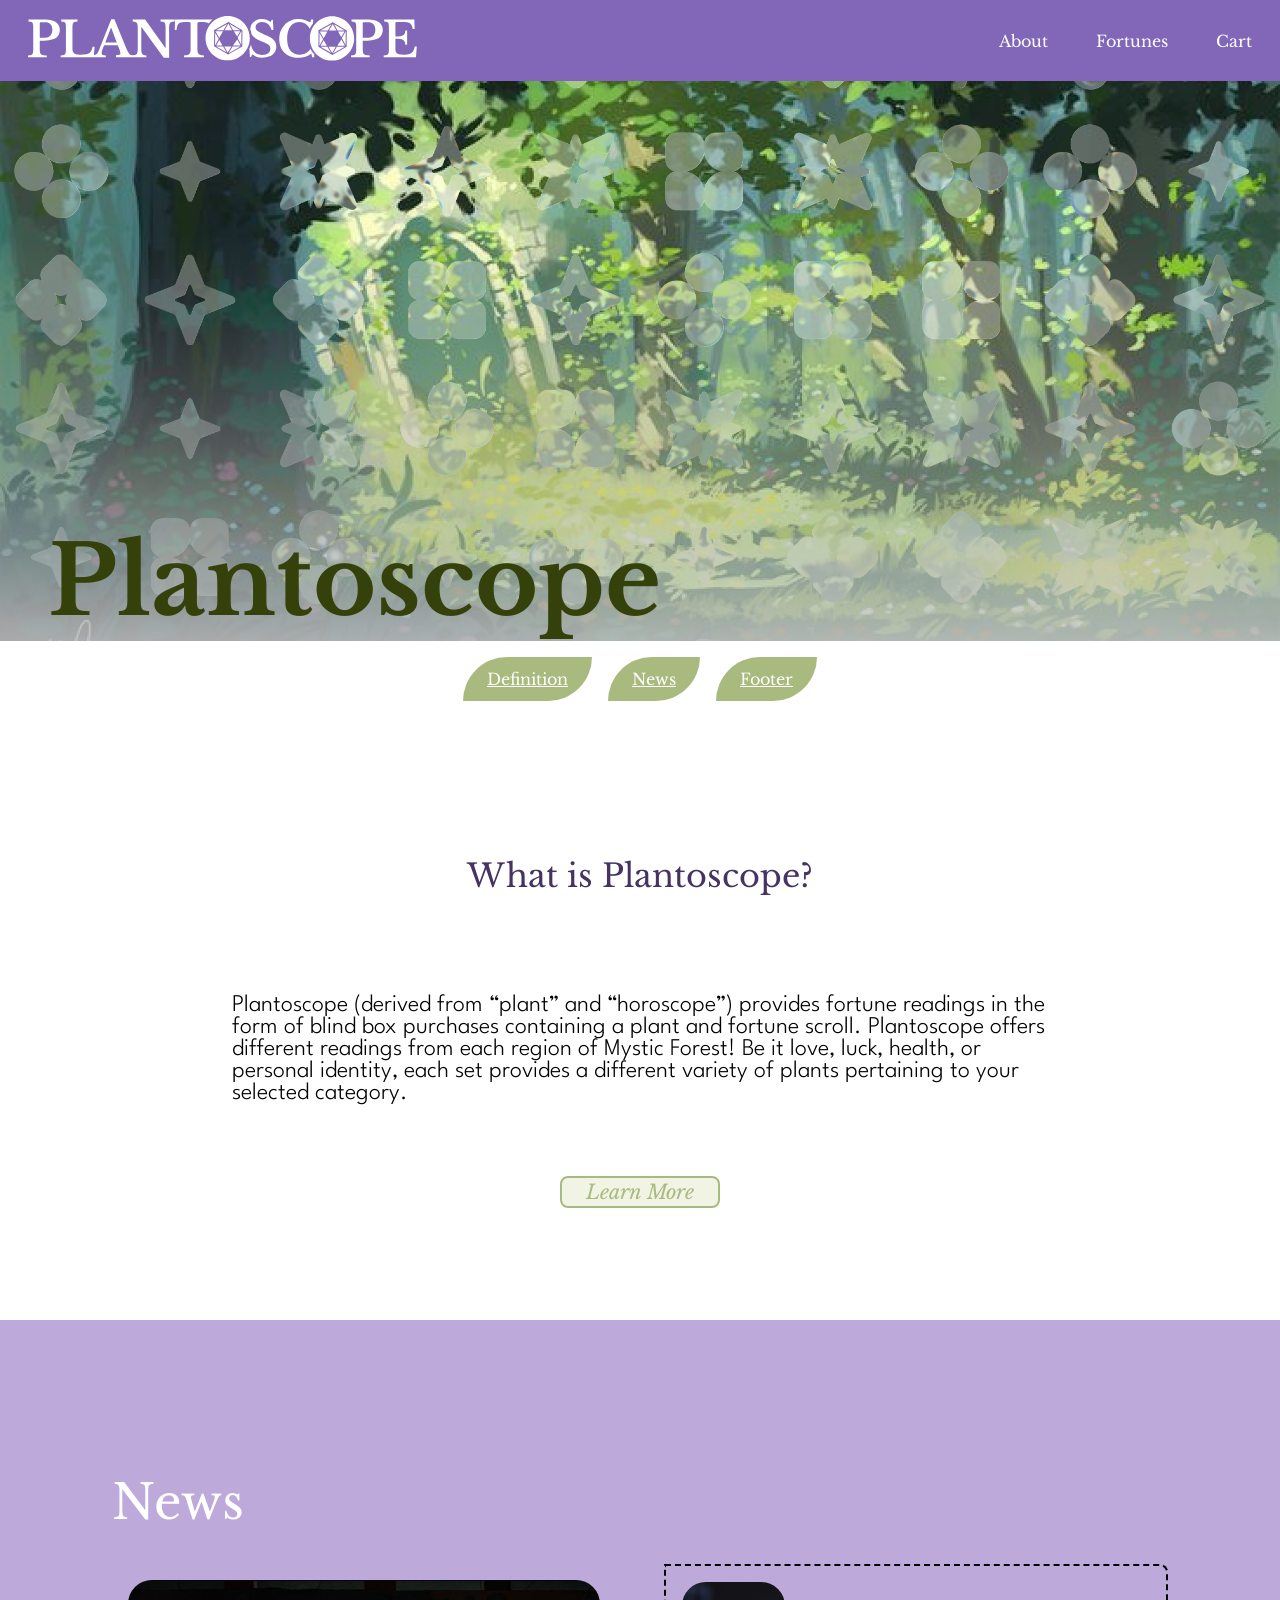
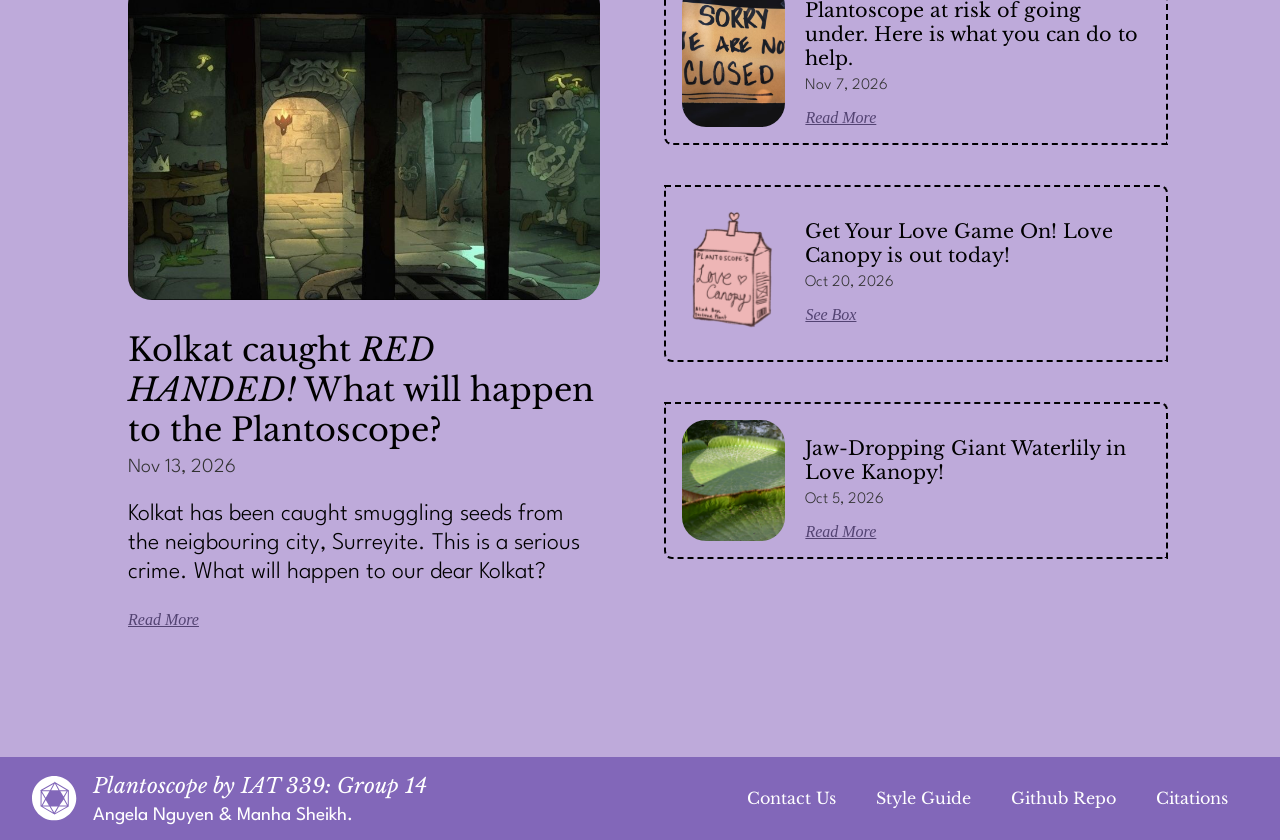
==== commit b365a6c9: "updated hero and box images, heading colours" ====
--- a/index.html
+++ b/index.html
@@ -13,6 +13,7 @@
     <link href="css/main.css" rel="stylesheet">
     <link href="css/pages/home-page.css" rel="stylesheet">
     <link href="css/pages/news-page.css" rel="stylesheet">
+    <link href="css/colours.css" rel="stylesheet">
     <meta name="viewport" content="width=device-width, initial-scale=1">
   </head>
 
@@ -28,23 +29,22 @@
       </div>
     </nav>
 
-     <!-- Hero section -->
-      <div class="hero hero-fix">
-        <img class="hero-img" src="img/hero2.svg" alt="hero image">
-        <h1 class="hero-heading">Plantoscope</h1>
-      </div>
+    <!-- Hero section -->
+    <div class="hero hero-fix">
+      <img class="hero-img" src="img/hero2.png" alt="hero image">
+      <h1 class="hero-heading heading-green">Plantoscope</h1>
+    </div>
 
-      <div class="sticky-bar">
-        <a href="#definition">Definition</a>
-        <a href="#news">News</a>
-        <a href="#footer">Footer</a>
-      </div>
+    <div class="sticky-bar">
+      <a href="#definition">Definition</a>
+      <a href="#news">News</a>
+      <a href="#footer">Footer</a>
+    </div>
 
     <div class="home-box">
-
       <div id="definition" class="section">
         <div class="content-info">
-          <h2 class="heading">What is Plantoscope?</h2>
+          <h2 class="heading-purple">What is Plantoscope?</h2>
           <p class="definition">
             Plantoscope (derived from “plant” and “horoscope”) provides fortune
             readings in the form of blind box purchases containing a plant and
@@ -67,64 +67,75 @@
 
       <!-- new news stuff -->
       <div id="news" class="section pinkish-purple">
-         <h2 class="news-heading">News</h2>
+        <h2 class="news-heading">News</h2>
 
         <div class="news-grid">
-
           <!-- main new -->
           <div class="main-news">
-              <img src="img/jail.png" alt="jail image">
-              <h2 class="news-title">Kolkat caught <em>RED HANDED!</em>  What will happen to the Plantoscope?</h2>
-              <p class="news-date">Nov 13, 2026</p>
-              <p class="news-desc">
-                  Kolkat has been caught smuggling seeds from the neigbouring city, Surreyite. This is a serious crime. What will happen to our dear Kolkat?
-              </p>
-              <a href="#" class="intext-link">Read More</a>
-            </div>
+            <img src="img/jail.png" alt="jail image">
+            <h2 class="news-title">
+              Kolkat caught <em>RED HANDED!</em> What will happen to the
+              Plantoscope?
+            </h2>
+            <p class="news-date">Nov 13, 2026</p>
+            <p class="news-desc">
+              Kolkat has been caught smuggling seeds from the neigbouring city,
+              Surreyite. This is a serious crime. What will happen to our dear
+              Kolkat?
+            </p>
+            <a href="#" class="intext-link">Read More</a>
+          </div>
 
           <!-- side news -->
           <div class="side-news">
-              <!-- news 1 -->
-             
-              <div class="news-item">
-                <img  class="news-img" src="img/closed.avif" alt="closed image">
-                <div class="news-content">
-                  <h2 class="news-title">  Plantoscope at risk of going under. Here is what you can do to help.</h2>
-                  <p class="news-date">Nov 7, 2026</p>
-                  <a href="#" class="intext-link">Read More</a>
-                </div>
+            <!-- news 1 -->
+
+            <div class="news-item">
+              <img class="news-img" src="img/closed.avif" alt="closed image">
+              <div class="news-content">
+                <h2 class="news-title">
+                  Plantoscope at risk of going under. Here is what you can do to
+                  help.
+                </h2>
+                <p class="news-date">Nov 7, 2026</p>
+                <a href="#" class="intext-link">Read More</a>
               </div>
-      
-              <!-- news 2 -->
-           
-              <div class="news-item">
-                <img  class="news-img" src="img/love-canopy-transparent.svg" alt="love canopy box">
-                <div class="news-content">
-                  <h2 class="news-title"> Get Your Love Game On! Love Canopy is out today!</h2>
-                  <p class="news-date">Oct 20, 2026</p>
-                  <a href="love_canopy_product_page.html" class="intext-link">See Box</a>
-                </div>
+            </div>
+
+            <!-- news 2 -->
+
+            <div class="news-item">
+              <img
+                class="news-img"
+                src="img/love-canopy-transparent.svg"
+                alt="love canopy box"
+              >
+              <div class="news-content">
+                <h2 class="news-title">
+                  Get Your Love Game On! Love Canopy is out today!
+                </h2>
+                <p class="news-date">Oct 20, 2026</p>
+                <a href="love_canopy_product_page.html" class="intext-link"
+                  >See Box</a
+                >
               </div>
-            
-              <!-- news 3 -->
-              
-              <div class="news-item">
-                <img  class="news-img" src="img/water-lily.jpg" alt="water-lily">
-                  <div class="news-content">
-                      <h2 class="news-title"> Jaw-Dropping Giant Waterlily in Love Kanopy! </h2>
-                      <p class="news-date">Oct 5, 2026</p>
-                      <a href="#" class="intext-link">Read More</a>
-                  </div>
+            </div>
+
+            <!-- news 3 -->
+
+            <div class="news-item">
+              <img class="news-img" src="img/water-lily.jpg" alt="water-lily">
+              <div class="news-content">
+                <h2 class="news-title">
+                  Jaw-Dropping Giant Waterlily in Love Kanopy!
+                </h2>
+                <p class="news-date">Oct 5, 2026</p>
+                <a href="#" class="intext-link">Read More</a>
               </div>
-              
+            </div>
           </div>
         </div>
-</section>
-
       </div>
-
-
-      
     </div>
     <footer id="footer">
       <!-- left side of footer that stacks on top -->
--- a/css/pages/home-page.css
+++ b/css/pages/home-page.css
@@ -5,8 +5,8 @@
 }
 
 
-@media (min-width: 1200px) {
+/* @media (min-width: 1200px) {
   .home-box {
-    flex-direction: row;
+    flex-direction: column;
   }
-}
+} */
--- a/css/pages/news-page.css
+++ b/css/pages/news-page.css
@@ -13,6 +13,7 @@
 
 /* main article */
 .main-news {
+  max-width: 54rem;
   width: 100%;
   padding: 1rem;
 }
@@ -71,6 +72,7 @@
   border-top-right-radius: 8px;
   border-bottom-left-radius: 8px;
   padding: 1rem;
+  max-width: 54rem;
 }
 
 .news-img {
@@ -100,10 +102,9 @@
   border-top-right-radius: 8px;
   border-bottom-left-radius: 8px;
   transition: 0.3s;
-
 }
 
-@media(max-width: 1275px) {
+@media (max-width: 1275px) {
   .news-grid {
     grid-template-columns: 1fr;
   }
@@ -111,7 +112,7 @@
   .main-news img {
     max-width: 100%;
   }
-  
+
   .news-item {
     grid-template-columns: 120px 1fr;
   }
@@ -125,4 +126,4 @@
   .news-title {
     font-size: 1.5rem;
   }
-}+}
--- a/css/colours.css
+++ b/css/colours.css
@@ -0,0 +1,62 @@
+/*variables: https://www.w3schools.com/CSS/css3_variables.asp */
+:root {
+  --transition-duration: 0.2s;
+
+  /* purples */
+  --light-greyish-purple: #a59eac;
+  --neutral-purple: #e9e4f3;
+  --light-purple: #9e93c9;
+  --medium-purple: #8267b9;
+  --dark-purple: #534372;
+  --deep-purple: #443363;
+  --pinkish-purple: #beaada;
+
+  /* greens */
+  --light-greyish-green: #969f94;
+  --neutral-green: #f1f3e4;
+  --light-green: #a9ba7f;
+  --medium-green: #739600;
+  --dark-green: #526903;
+  --deep-green: #34410b;
+
+  /* monochromes */
+  --medium-grey: #808080;
+  --light-grey: #cdcdcd;
+  --white: #ffffff;
+  --black: #000000;
+  --off-black: #323232;
+}
+
+.pinkish-purple {
+  background-color: var(--pinkish-purple);
+  color: var(--white);
+}
+
+.green {
+  background-color: var(--medium-green);
+  color: var(--white);
+}
+
+.section-green {
+  background-color: var(--neutral-green);
+}
+
+.section-purple {
+  background-color: var(--neutral-purple);
+}
+
+.light-purple {
+  background-color: var(--neutral-purple);
+}
+
+.heading-black {
+  color: var(--black);
+}
+
+.heading-purple {
+  color: var(--deep-purple);
+}
+
+.heading-green {
+  color: var(--deep-green);
+}
